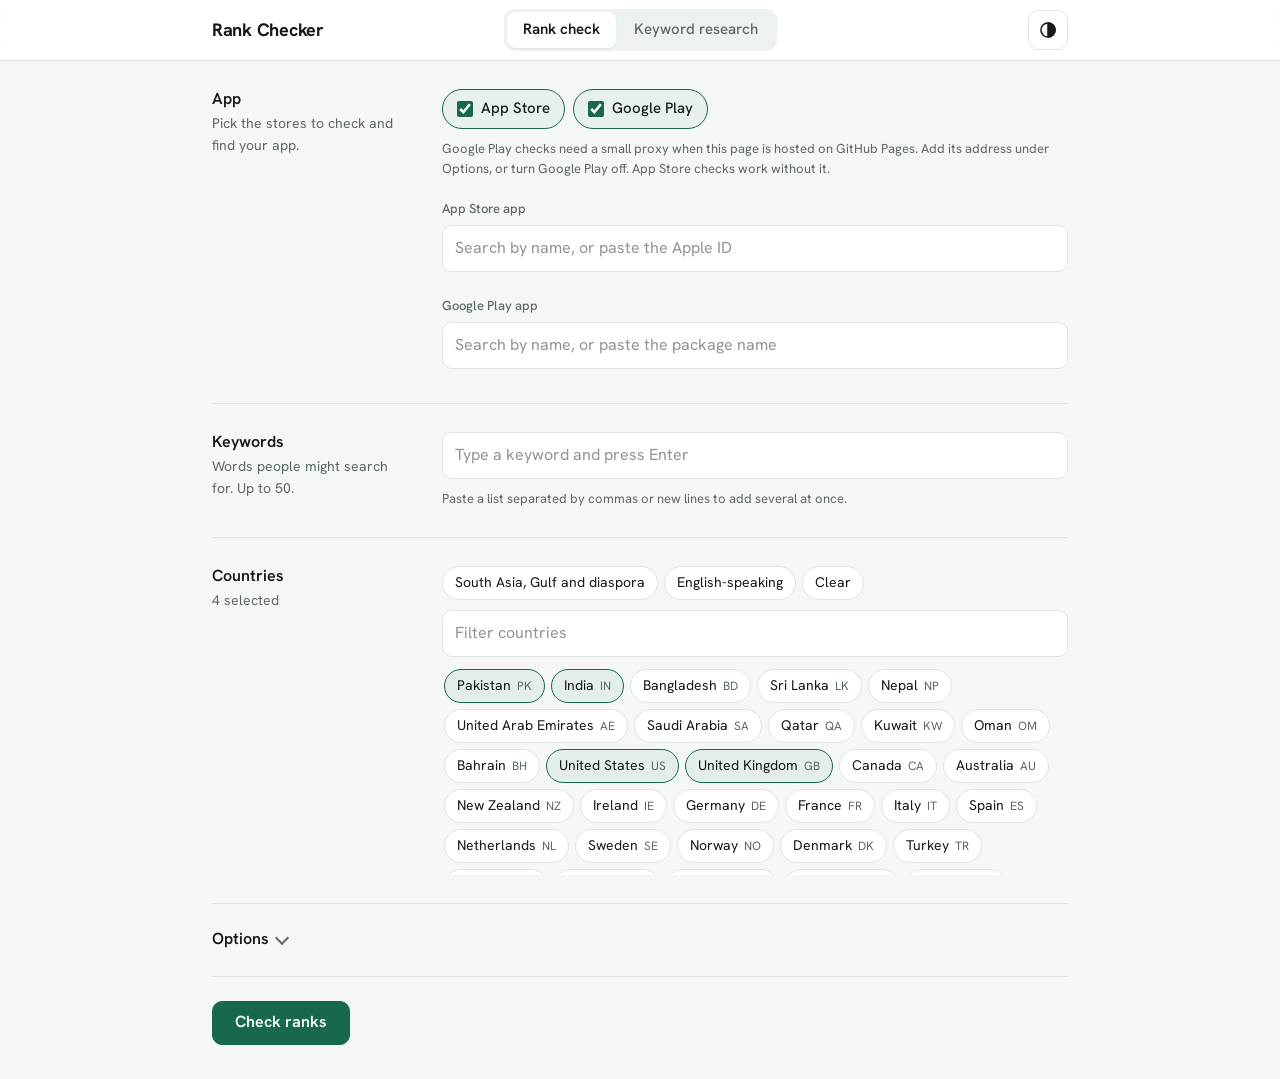
==== docs/index.html @ d5a8cc7d "updare" ====
<!doctype html>
<html lang="en">
<head>
<meta charset="utf-8">
<meta name="viewport" content="width=device-width, initial-scale=1">
<meta name="robots" content="noindex">
<meta name="color-scheme" content="light dark">
<meta name="theme-color" content="#ffffff">
<title>Rank Checker</title>
<script>
/* Apply a saved theme before first paint so the page never flashes the wrong colours. */
try { var t = localStorage.getItem('rc_theme'); if (t === 'light' || t === 'dark') document.documentElement.setAttribute('data-theme', t); } catch (e) {}
</script>
<link rel="preconnect" href="https://fonts.googleapis.com">
<link rel="preconnect" href="https://fonts.gstatic.com" crossorigin>
<link href="https://fonts.googleapis.com/css2?family=Hanken+Grotesk:wght@400;500;600;700&display=swap" rel="stylesheet">
<style>
/* ---------- tokens ---------- */
:root {
  color-scheme: light;
  --font: "Hanken Grotesk", ui-sans-serif, system-ui, -apple-system, "Segoe UI", Roboto, "Helvetica Neue", Arial, sans-serif;
  --bg: #f5f7f6; --surface: #ffffff; --sunken: #edf1ef; --ink: #14181a; --muted: #5b6769; --line: #dfe5e3;
  --accent: #17684d; --on-accent: #ffffff; --danger: #b3361f;
  --shadow: 0 1px 2px rgba(20, 24, 26, .06);
}
@media (prefers-color-scheme: dark) {
  :root:not([data-theme="light"]) {
    color-scheme: dark;
    --bg: #0d1211; --surface: #141a19; --sunken: #1b2423; --ink: #e7eeec; --muted: #93a4a1; --line: #263130;
    --accent: #52d3a3; --on-accent: #04221a; --danger: #ff8f7b;
    --shadow: 0 1px 2px rgba(0, 0, 0, .4);
  }
}
:root[data-theme="dark"] {
  color-scheme: dark;
  --bg: #0d1211; --surface: #141a19; --sunken: #1b2423; --ink: #e7eeec; --muted: #93a4a1; --line: #263130;
  --accent: #52d3a3; --on-accent: #04221a; --danger: #ff8f7b;
  --shadow: 0 1px 2px rgba(0, 0, 0, .4);
}

/* ---------- base ---------- */
* { box-sizing: border-box; }
html { -webkit-text-size-adjust: 100%; }
body { margin: 0; background: var(--bg); color: var(--ink); font: 400 1rem/1.55 var(--font); -webkit-font-smoothing: antialiased; transition: background-color .2s, color .2s; }
.wrap { max-width: 920px; margin: 0 auto; padding: 0 clamp(16px, 4vw, 32px); }
.sr { position: absolute; width: 1px; height: 1px; overflow: hidden; clip: rect(0 0 0 0); white-space: nowrap; }
[hidden] { display: none !important; }
:focus-visible { outline: 2px solid var(--accent); outline-offset: 2px; }
h1, h2, h3 { margin: 0; line-height: 1.25; }

/* ---------- header ---------- */
.bar { position: sticky; top: 0; z-index: 10; background: color-mix(in srgb, var(--surface) 90%, transparent); -webkit-backdrop-filter: blur(10px); backdrop-filter: blur(10px); border-bottom: 1px solid var(--line); }
.bar-in { display: grid; grid-template-columns: 1fr auto 1fr; align-items: center; gap: 8px 12px; min-height: 60px; }
.brand { font-size: 1.125rem; font-weight: 700; letter-spacing: -.015em; }
.icon-btn { justify-self: end; width: 40px; height: 40px; display: grid; place-items: center; border: 1px solid var(--line); border-radius: 10px; background: var(--surface); color: var(--ink); cursor: pointer; }
.icon-btn:hover { background: var(--sunken); }
.icon-btn svg { width: 20px; height: 20px; display: none; }
.icon-btn[data-mode="auto"] .i-auto, .icon-btn[data-mode="light"] .i-light, .icon-btn[data-mode="dark"] .i-dark { display: block; }

main { padding: 4px 0 96px; }

/* ---------- tabs (segmented control, in the header) ---------- */
.tabs { display: inline-flex; gap: 2px; padding: 3px; background: var(--sunken); border-radius: 11px; }
.tab { min-height: 36px; padding: 0 16px; border: 0; border-radius: 8px; background: transparent; color: var(--muted); font: inherit; font-size: .9375rem; font-weight: 500; white-space: nowrap; cursor: pointer; }
.tab:hover { color: var(--ink); }
.tab[aria-selected="true"] { background: var(--surface); color: var(--ink); font-weight: 600; box-shadow: var(--shadow); }
@media (max-width: 640px) {
  .bar-in { grid-template-columns: 1fr auto; min-height: 0; padding-top: 8px; padding-bottom: 10px; }
  .brand { grid-area: 1 / 1; }
  .icon-btn { grid-area: 1 / 2; }
  .tabs { grid-area: 2 / 1 / 3 / 3; display: flex; }
  .tab { flex: 1; padding: 0 6px; }
}

/* ---------- settings layout: label column + controls ---------- */
.block { display: grid; gap: 14px 40px; padding: 28px 0; border-top: 1px solid var(--line); }
#tab-rank > .block:first-child, #tab-research > .block:first-child { border-top: 0; }
@media (min-width: 780px) { .block { grid-template-columns: 190px minmax(0, 1fr); } }
.lead h2 { font-size: 1rem; font-weight: 600; margin-bottom: 4px; }
.lead p { margin: 0; color: var(--muted); font-size: .875rem; }
.body { min-width: 0; }
.row { display: grid; grid-template-columns: repeat(auto-fit, minmax(220px, 1fr)); gap: 14px; }

/* ---------- form controls ---------- */
label, .lbl { display: block; margin: 0 0 6px; color: var(--muted); font-size: .8125rem; font-weight: 500; }
input[type=search], input[type=text], input[type=password], select, textarea {
  width: 100%; min-height: 44px; padding: 10px 12px; border: 1px solid var(--line); border-radius: 10px;
  background: var(--surface); color: var(--ink); font: inherit; transition: border-color .15s;
}
textarea { resize: vertical; }
input::placeholder, textarea::placeholder { color: color-mix(in srgb, var(--muted) 70%, transparent); }
input:hover, select:hover, textarea:hover { border-color: color-mix(in srgb, var(--muted) 45%, var(--line)); }
.hint { margin: 10px 0 0; color: var(--muted); font-size: .8125rem; }
.note { margin: 12px 0 0; padding: 10px 12px; background: var(--sunken); border-radius: 10px; color: var(--muted); font-size: .8125rem; }

.toggles { display: flex; flex-wrap: wrap; gap: 8px; }
.toggle { display: inline-flex; align-items: center; gap: 8px; min-height: 40px; padding: 0 14px; margin: 0; border: 1px solid var(--line); border-radius: 999px; background: var(--surface); color: var(--ink); font-size: .9375rem; font-weight: 500; cursor: pointer; }
.toggle input { width: 16px; height: 16px; margin: 0; accent-color: var(--accent); }
.toggle:has(input:checked) { border-color: var(--accent); background: color-mix(in srgb, var(--accent) 10%, var(--surface)); }

.chips { display: flex; flex-wrap: wrap; gap: 6px; margin: 0 0 10px; }
.chips:empty { display: none; }
.chip { display: inline-flex; align-items: center; gap: 6px; min-height: 34px; padding: 0 12px; border: 1px solid var(--line); border-radius: 999px; background: var(--surface); color: var(--ink); font: inherit; font-size: .875rem; cursor: pointer; }
.chip small { color: var(--muted); font-size: .75rem; }
button.chip:hover { border-color: color-mix(in srgb, var(--muted) 50%, var(--line)); }
.chip.on { border-color: var(--accent); background: color-mix(in srgb, var(--accent) 12%, var(--surface)); }
span.chip { cursor: default; padding-right: 4px; }
.chip .link { padding: 4px 8px; font-size: 1rem; line-height: 1; color: var(--muted); }
.presets { display: flex; flex-wrap: wrap; gap: 6px; margin: 0 0 10px; }
.grid { display: flex; flex-wrap: wrap; gap: 6px; max-height: 208px; margin-top: 10px; padding: 2px; overflow: auto; }

button.link { padding: 6px 8px; border: 0; border-radius: 8px; background: none; color: var(--accent); font: inherit; cursor: pointer; }
button.link:hover { background: var(--sunken); }
button.link:disabled { color: var(--muted); cursor: default; background: none; }

.btn { min-height: 44px; padding: 0 22px; border: 1px solid var(--accent); border-radius: 10px; background: var(--accent); color: var(--on-accent); font: inherit; font-weight: 600; cursor: pointer; transition: filter .15s, transform .05s; }
.btn:hover:not(:disabled) { filter: brightness(1.08); }
.btn:active:not(:disabled) { transform: translateY(1px); }
.btn.secondary { border-color: var(--line); background: var(--surface); color: var(--ink); font-weight: 500; }
.btn.secondary:hover:not(:disabled) { background: var(--sunken); filter: none; }
.btn:disabled { opacity: .5; cursor: not-allowed; }

/* ---------- app picker ---------- */
.appbox { margin-top: 18px; }
.appbox:first-of-type { margin-top: 0; }
.toggles + .hint + .appbox, .toggles + .appbox { margin-top: 20px; }
.suggest { display: grid; gap: 2px; margin-top: 6px; }
.opt { display: flex; align-items: center; gap: 12px; width: 100%; padding: 8px 10px; border: 0; border-radius: 10px; background: transparent; color: var(--ink); font: inherit; text-align: left; cursor: pointer; }
.opt:hover, .opt:focus-visible { background: var(--sunken); }
.opt img, .selected img, .ph { width: 40px; height: 40px; flex: none; border-radius: 10px; background: var(--sunken); object-fit: cover; }
.opt small, .selected small { display: block; color: var(--muted); font-size: .75rem; }
.selected { display: flex; align-items: center; gap: 12px; padding: 10px 12px; border: 1px solid var(--line); border-radius: 12px; background: var(--surface); }
.selected > div { flex: 1; min-width: 0; }
.selected strong, .opt strong { font-weight: 600; }
.selected small, .opt span { overflow: hidden; text-overflow: ellipsis; }

/* ---------- run row ---------- */
.actions { padding: 24px 0 0; border-top: 1px solid var(--line); }
.runbar { display: flex; flex-wrap: wrap; align-items: center; gap: 10px; }
progress { flex: 1 1 160px; height: 6px; border: 0; border-radius: 99px; overflow: hidden; background: var(--line); appearance: none; -webkit-appearance: none; }
progress::-webkit-progress-bar { background: var(--line); }
progress::-webkit-progress-value { background: var(--accent); transition: width .2s; }
progress::-moz-progress-bar { background: var(--accent); }
.status { min-height: 24px; margin-top: 10px; color: var(--muted); font-size: .875rem; }
.status.err { color: var(--danger); }

details.adv { border-top: 1px solid var(--line); padding: 20px 0; }
details.adv + .actions, details.adv + details.adv { margin-top: 0; }
details.adv summary { display: inline-flex; align-items: center; gap: 8px; min-height: 32px; cursor: pointer; font-weight: 600; font-size: 1rem; list-style: none; }
details.adv summary::-webkit-details-marker { display: none; }
details.adv summary::after { content: ""; width: 8px; height: 8px; margin-top: -3px; border-right: 2px solid var(--muted); border-bottom: 2px solid var(--muted); transform: rotate(45deg); transition: transform .2s; }
details.adv[open] summary::after { transform: rotate(-135deg); margin-top: 3px; }
details.adv .inner { padding-top: 14px; }

/* ---------- results ---------- */
.card { margin-top: 20px; padding: 18px; border: 1px solid var(--line); border-radius: 14px; background: var(--surface); }
.res-head { display: flex; flex-wrap: wrap; align-items: baseline; justify-content: space-between; gap: 4px 16px; margin-bottom: 10px; }
.res-head h2 { font-size: 1rem; font-weight: 600; }
.sum { color: var(--muted); font-size: .8125rem; }
.scroll { overflow-x: auto; -webkit-overflow-scrolling: touch; }
table { width: 100%; border-collapse: separate; border-spacing: 0; font-size: .875rem; font-variant-numeric: tabular-nums; }
th, td { padding: 4px; text-align: center; white-space: nowrap; }
th { color: var(--muted); font-size: .75rem; font-weight: 500; }
th:first-child, td:first-child { position: sticky; left: 0; z-index: 1; max-width: 180px; padding-right: 12px; overflow: hidden; background: var(--surface); text-align: left; text-overflow: ellipsis; }
td:first-child { font-weight: 500; }
#rs-table th { min-width: 76px; cursor: pointer; user-select: none; white-space: normal; vertical-align: bottom; }
#rs-table th:first-child { min-width: 150px; }
#rs-table td { vertical-align: middle; }
#rs-table td.src { color: var(--muted); font-size: .75rem; }
.tier { display: block; color: var(--muted); font-size: .6875rem; }

/* one "better is stronger" scale, used by rank cells, popularity, difficulty and opportunity.
   Base classes come first so the .r-* modifiers below always win. */
.cell { display: block; width: 100%; min-width: 54px; min-height: 40px; padding: 4px; border: 0; border-radius: 8px; background: var(--sunken); color: var(--ink); font: inherit; font-weight: 600; line-height: 1.15; cursor: pointer; }
.cell:hover { box-shadow: inset 0 0 0 2px var(--accent); }
.cell small { display: block; font-size: .625rem; font-weight: 600; }
.pill { display: inline-block; min-width: 38px; padding: 3px 8px; border-radius: 8px; background: var(--sunken); font-weight: 600; text-align: center; }
.r-top  { background: var(--accent); color: var(--on-accent); }
.r-good { background: color-mix(in srgb, var(--accent) 26%, var(--surface)); color: var(--ink); }
.r-mid  { background: color-mix(in srgb, var(--accent) 10%, var(--surface)); color: var(--ink); }
.r-low  { background: var(--sunken); color: var(--ink); }
.r-none, .r-wait { background: transparent; color: var(--muted); font-weight: 400; }
.r-err  { background: transparent; color: var(--danger); }
.d.up { color: inherit; opacity: .9; }
.d.down { color: var(--danger); }
.r-top .d.down { color: inherit; }

#detail h3 { font-size: .9375rem; font-weight: 600; }
#detail ol { margin: 10px 0 0; padding-left: 22px; }
#detail li { padding: 3px 0; }
#detail li.me { color: var(--accent); font-weight: 700; }
#detail small { color: var(--muted); }
#detail p { margin: 8px 0 0; }
.legend { margin: 14px 0 0; padding-left: 18px; color: var(--muted); font-size: .8125rem; }
.legend li { margin: 4px 0; }

@media (max-width: 779px) {
  .block { padding: 22px 0; }
  .card { padding: 14px; }
}
@media (prefers-reduced-motion: reduce) { * { transition: none !important; } }
</style>
</head>
<body>
<header class="bar"><div class="wrap bar-in">
  <div class="brand">Rank Checker</div>
  <div class="tabs" role="tablist" aria-label="Tools">
    <button type="button" class="tab" role="tab" id="tabbtn-rank" aria-selected="true" data-tab="rank">Rank check</button>
    <button type="button" class="tab" role="tab" id="tabbtn-research" aria-selected="false" data-tab="research">Keyword research</button>
  </div>
  <button type="button" id="theme" class="icon-btn" data-mode="auto" aria-label="Theme: automatic. Click to change." title="Theme: automatic">
    <svg class="i i-auto" viewBox="0 0 24 24" fill="none" stroke="currentColor" stroke-width="1.8" stroke-linecap="round" stroke-linejoin="round" aria-hidden="true"><circle cx="12" cy="12" r="8.5"/><path d="M12 3.5a8.5 8.5 0 0 1 0 17z" fill="currentColor"/></svg>
    <svg class="i i-light" viewBox="0 0 24 24" fill="none" stroke="currentColor" stroke-width="1.8" stroke-linecap="round" stroke-linejoin="round" aria-hidden="true"><circle cx="12" cy="12" r="4"/><path d="M12 2.5v2.2M12 19.3v2.2M2.5 12h2.2M19.3 12h2.2M5.3 5.3l1.6 1.6M17.1 17.1l1.6 1.6M5.3 18.7l1.6-1.6M17.1 6.9l1.6-1.6"/></svg>
    <svg class="i i-dark" viewBox="0 0 24 24" fill="none" stroke="currentColor" stroke-width="1.8" stroke-linecap="round" stroke-linejoin="round" aria-hidden="true"><path d="M20 14.2A8.3 8.3 0 1 1 9.8 4a6.6 6.6 0 0 0 10.2 10.2z"/></svg>
  </button>
</div></header>

<main class="wrap">
  <section class="block" id="auth" hidden>
    <div class="lead"><h2>Access key</h2><p>Your proxy or server asked for one.</p></div>
    <div class="body"><div class="row">
      <div><label for="key">Access key</label><input type="password" id="key" autocomplete="off"></div>
      <div style="align-self:end"><button class="btn" id="key-save" type="button">Save key</button></div>
    </div></div>
  </section>

  <div id="tab-rank">
    <section class="block">
      <div class="lead"><h2>App</h2><p>Pick the stores to check and find your app.</p></div>
      <div class="body">
        <div class="toggles" role="group" aria-label="Stores">
          <label class="toggle"><input type="checkbox" id="st-ios" checked> App Store</label>
          <label class="toggle"><input type="checkbox" id="st-android" checked> Google Play</label>
        </div>
        <p class="hint" id="play-hint" hidden>Google Play checks need a small proxy when this page is hosted on GitHub Pages. Add its address under Options, or turn Google Play off. App Store checks work without it.</p>

        <div class="appbox" id="app-ios">
          <div class="field">
            <label for="q-ios">App Store app</label>
            <input type="search" id="q-ios" placeholder="Search by name, or paste the Apple ID" autocomplete="off">
          </div>
          <div class="suggest" aria-live="polite"></div>
          <div class="selected" hidden></div>
        </div>

        <div class="appbox" id="app-android">
          <div class="field">
            <label for="q-android">Google Play app</label>
            <input type="search" id="q-android" placeholder="Search by name, or paste the package name" autocomplete="off">
          </div>
          <div class="suggest" aria-live="polite"></div>
          <div class="selected" hidden></div>
        </div>
      </div>
    </section>

    <section class="block">
      <div class="lead"><h2>Keywords</h2><p>Words people might search for. Up to 50.</p></div>
      <div class="body">
        <div class="chips" id="kw-chips"></div>
        <label for="kw-input" class="sr">Add keywords</label>
        <input type="text" id="kw-input" placeholder="Type a keyword and press Enter" autocomplete="off">
        <p class="hint">Paste a list separated by commas or new lines to add several at once.</p>
      </div>
    </section>

    <section class="block">
      <div class="lead"><h2>Countries</h2><p id="c-count"></p></div>
      <div class="body">
        <div class="presets">
          <button type="button" class="chip" data-preset="desi">South Asia, Gulf and diaspora</button>
          <button type="button" class="chip" data-preset="english">English-speaking</button>
          <button type="button" class="chip" data-preset="clear">Clear</button>
        </div>
        <label for="c-filter" class="sr">Filter countries</label>
        <input type="search" id="c-filter" placeholder="Filter countries" autocomplete="off">
        <div class="grid" id="c-grid"></div>
      </div>
    </section>

    <details class="adv">
      <summary>Options</summary>
      <div class="inner">
        <div class="row">
          <div><label for="depth-ios">App Store results to scan</label>
            <select id="depth-ios"><option>50</option><option>100</option><option selected>200</option></select></div>
          <div><label for="depth-android">Google Play results to scan</label>
            <select id="depth-android"><option>30</option><option selected>50</option><option>100</option></select></div>
        </div>
        <p class="hint">Google Play only returns its first page, about 20 to 30 apps, whatever you pick.</p>
        <div style="margin-top:16px">
          <label for="proxy">Google Play proxy address</label>
          <input type="text" id="proxy" placeholder="https://rank-proxy.yourname.workers.dev" autocomplete="off">
          <p class="hint">Needed on GitHub Pages for Google Play and for keyword suggestions. Ignored when the page is served by server.py.</p>
        </div>
      </div>
    </details>

    <div class="actions">
      <div class="runbar">
        <button class="btn" id="run" type="button">Check ranks</button>
        <button class="btn secondary" id="stop" type="button" hidden>Stop</button>
        <button class="btn secondary" id="export" type="button" hidden>Export CSV</button>
        <progress id="bar" max="100" value="0" hidden></progress>
      </div>
      <div class="status" id="status" role="status" aria-live="polite"></div>
    </div>

    <div id="results"></div>
    <section class="card" id="detail" aria-live="polite" hidden></section>
  </div>

  <div id="tab-research" hidden>
    <section class="block">
      <div class="lead"><h2>Seed keywords</h2><p>Start with a few. Up to 15.</p></div>
      <div class="body">
        <div class="chips" id="rs-chips"></div>
        <label for="rs-input" class="sr">Add keywords</label>
        <input type="text" id="rs-input" placeholder="Type a keyword and press Enter" autocomplete="off">
        <p class="hint">Paste a list to add several. <button type="button" class="link" id="rs-copy">Use my rank-check keywords</button></p>
      </div>
    </section>

    <section class="block">
      <div class="lead"><h2>Options</h2><p>Where to research.</p></div>
      <div class="body">
        <div class="toggles" role="group" aria-label="Research options">
          <label class="toggle"><input type="checkbox" id="rs-ios" checked> App Store</label>
          <label class="toggle"><input type="checkbox" id="rs-android" checked> Google Play</label>
          <label class="toggle"><input type="checkbox" id="rs-expand" checked> Include suggested keywords</label>
        </div>
        <div class="row" style="margin-top:18px"><div><label for="rs-country">Country</label><select id="rs-country"></select></div></div>
        <p class="note" id="rs-note" hidden>Popularity estimates use the stores' autocomplete, and Google Play needs search results. Both come through the proxy: add its address under Options on the Rank check tab. App Store difficulty works without it.</p>
      </div>
    </section>

    <details class="adv">
      <summary>Real Apple popularity scores</summary>
      <div class="inner">
        <p class="hint" style="margin-top:0">If you have Apple's search popularity scores (5 to 100) for this country, from Apple Ads or an ASO tool, paste them as <em>keyword, score</em> lines. They replace the estimate for App Store keywords.</p>
        <label for="rs-apple" class="sr">Apple popularity scores</label>
        <textarea id="rs-apple" rows="5" placeholder="bhabhi card game, 42&#10;thulla, 18" style="margin-top:12px"></textarea>
        <div class="runbar" style="margin-top:10px"><button class="btn secondary" id="rs-apple-save" type="button">Save scores</button><span class="hint" id="rs-apple-msg" style="margin:0"></span></div>
      </div>
    </details>

    <div class="actions">
      <div class="runbar">
        <button class="btn" id="rs-run" type="button">Research keywords</button>
        <button class="btn secondary" id="rs-stop" type="button" hidden>Stop</button>
        <button class="btn secondary" id="rs-export" type="button" hidden>Export CSV</button>
        <progress id="rs-bar" max="100" value="0" hidden></progress>
      </div>
      <div class="status" id="rs-status" role="status" aria-live="polite"></div>
    </div>

    <section class="card" id="rs-results" hidden>
      <div class="scroll"><table id="rs-table"><thead></thead><tbody></tbody></table></div>
      <ul class="legend">
        <li><strong>Popularity</strong> (0 to 100) is an estimate based on how early the keyword shows up in the store's own search suggestions. It is not search volume, and no free public source provides real monthly volumes. Tiers: 80+ very high, 60+ high, 40+ medium, 20+ low.</li>
        <li><strong>Difficulty</strong> (0 to 100) reflects how big the top 5 apps are (ratings on the App Store, installs on Google Play) and how many of the top 10 titles contain the keyword. Lower is easier.</li>
        <li><strong>Opportunity</strong> is popularity &times; (100 &minus; difficulty) &divide; 100. Click a heading to sort, and use <em>+ track</em> to add a keyword to the rank checker.</li>
        <li>Darker cells are better for you: higher ranks, higher popularity, lower difficulty.</li>
      </ul>
    </section>
  </div>
</main>

<script>
(() => {
const COUNTRIES = [
  ['pk','Pakistan'],['in','India'],['bd','Bangladesh'],['lk','Sri Lanka'],['np','Nepal'],
  ['ae','United Arab Emirates'],['sa','Saudi Arabia'],['qa','Qatar'],['kw','Kuwait'],['om','Oman'],['bh','Bahrain'],
  ['us','United States'],['gb','United Kingdom'],['ca','Canada'],['au','Australia'],['nz','New Zealand'],['ie','Ireland'],
  ['de','Germany'],['fr','France'],['it','Italy'],['es','Spain'],['nl','Netherlands'],['se','Sweden'],['no','Norway'],['dk','Denmark'],
  ['tr','Turkey'],['id','Indonesia'],['my','Malaysia'],['sg','Singapore'],['ph','Philippines'],['th','Thailand'],['vn','Vietnam'],
  ['jp','Japan'],['kr','South Korea'],['za','South Africa'],['ng','Nigeria'],['ke','Kenya'],['eg','Egypt'],
  ['br','Brazil'],['mx','Mexico'],['ar','Argentina']
];
const CNAME = Object.fromEntries(COUNTRIES);
const PRESETS = {
  desi: ['pk','in','bd','lk','np','ae','sa','qa','gb','us','ca','au'],
  english: ['us','gb','ca','au','nz','ie']
};
const STORE_LABEL = { ios: 'App Store', android: 'Google Play' };

const $ = (s, el = document) => el.querySelector(s);
const esc = s => String(s ?? '').replace(/[&<>"']/g, c => ({'&':'&amp;','<':'&lt;','>':'&gt;','"':'&quot;',"'":'&#39;'}[c]));
const sleep = ms => new Promise(r => setTimeout(r, ms));

const state = {
  stores: { ios: true, android: true },
  app: { ios: null, android: null },
  keywords: [],
  countries: new Set(['us', 'pk', 'in', 'gb']),
  proxy: '', sameOrigin: false,
  running: false, stop: false,
  data: { ios: {}, android: {} },
  cells: { ios: {}, android: {} },
  prev: {},
  done: 0, total: 0
};

/* ---------- storage ---------- */
function loadSettings() {
  try {
    const s = JSON.parse(localStorage.getItem('rc_settings') || 'null');
    if (!s) return;
    Object.assign(state.stores, s.stores || {});
    state.app = Object.assign({ ios: null, android: null }, s.app || {});
    state.keywords = Array.isArray(s.keywords) ? s.keywords.slice(0, 50) : [];
    if (typeof s.proxy === 'string') state.proxy = s.proxy;
    if (Array.isArray(s.countries) && s.countries.length) state.countries = new Set(s.countries);
    if (s.depth) { if (s.depth.ios) $('#depth-ios').value = s.depth.ios; if (s.depth.android) $('#depth-android').value = s.depth.android; }
  } catch (e) { /* ignore corrupted settings */ }
}
function saveSettings() {
  try {
    localStorage.setItem('rc_settings', JSON.stringify({
      stores: state.stores, app: state.app, keywords: state.keywords, proxy: state.proxy, countries: [...state.countries],
      depth: { ios: $('#depth-ios').value, android: $('#depth-android').value }
    }));
  } catch (e) { /* storage may be unavailable */ }
}
const loadLast = () => { try { return JSON.parse(localStorage.getItem('rc_last') || '{}'); } catch (e) { return {}; } };

/* ---------- data sources ---------- */
// App Store: Apple's public iTunes Search API, called straight from the browser with JSONP, so each
// visitor uses their own connection and rate limit. Google Play has no browser-friendly API, so it goes
// through a proxy (server.py, or the Cloudflare Worker in /worker).
// Tests can shorten the delays by defining window.RC_GAP / window.RC_BACKOFF before this script runs.
const GAP = Object.assign({ ios: 3200, android: 1200, suggest: 1000 }, window.RC_GAP || {});
const BACKOFF = window.RC_BACKOFF ?? 15000; // pause after a rate-limit style error
const lastCall = { ios: 0, android: 0, suggest: 0 };
const chain = { ios: Promise.resolve(), android: Promise.resolve(), suggest: Promise.resolve() };
function throttled(store, fn) {
  const job = chain[store].then(async () => {
    const wait = lastCall[store] + GAP[store] - Date.now();
    if (wait > 0) await sleep(wait);
    lastCall[store] = Date.now();
    return fn();
  });
  chain[store] = job.catch(() => {});
  return job;
}

let jsonpId = 0;
function jsonp(url, timeoutMs = 20000) {
  return new Promise((resolve, reject) => {
    const name = '__rc_cb' + (++jsonpId);
    const tag = document.createElement('script');
    const done = () => { delete window[name]; tag.remove(); clearTimeout(timer); };
    const timer = setTimeout(() => { done(); reject(new Error('App Store request timed out')); }, timeoutMs);
    window[name] = data => { done(); resolve(data); };
    tag.onerror = () => { done(); reject(new Error('App Store request failed (possibly rate limited). Wait a minute and try again.')); };
    tag.src = url + (url.includes('?') ? '&' : '?') + 'callback=' + name;
    document.head.appendChild(tag);
  });
}

async function api(url, opts = {}) {
  const headers = {};
  if (opts.body) headers['Content-Type'] = 'application/json';
  const key = localStorage.getItem('rc_key');
  if (key) headers['X-Access-Key'] = key;
  let res;
  try { res = await fetch(url, Object.assign({}, opts, { headers })); }
  catch (e) { throw new Error('Could not reach the Google Play proxy. Check its URL.'); }
  let data = {};
  try { data = await res.json(); } catch (e) { /* non-JSON error */ }
  if (res.status === 401) { $('#auth').hidden = false; const err = new Error('Access key required'); err.auth = true; throw err; }
  if (!res.ok) throw new Error(data.error || `Request failed (${res.status})`);
  return data;
}

const playAvailable = () => state.sameOrigin || !!state.proxy.trim();
const playBase = () => (state.sameOrigin ? '' : state.proxy.trim().replace(/\/+$/, ''));

async function iosSearch(term, country, limit) {
  const u = `https://itunes.apple.com/search?term=${encodeURIComponent(term)}&country=${country}&media=software&entity=software&limit=${Math.min(limit, 200)}`;
  const data = await throttled('ios', () => jsonp(u));
  return (data.results || []).map(x => ({ id: String(x.trackId), name: x.trackName || '', developer: x.sellerName || '', icon: x.artworkUrl100 || '', ratings: x.userRatingCount || 0, rating: x.averageUserRating || 0 }));
}
async function androidSearch(term, country, limit) {
  if (!playAvailable()) throw new Error('Google Play needs a proxy. Add its URL under Advanced.');
  const r = await throttled('android', () => api(`${playBase()}/api/search?store=android&country=${country}&limit=${limit}&q=${encodeURIComponent(term)}`));
  return r.items || [];
}
const searchStore = (store, term, country, limit) => (store === 'ios' ? iosSearch : androidSearch)(term, country, limit);

/* ---------- status ---------- */
function setStatus(msg, isErr) { const s = $('#status'); s.textContent = msg || ''; s.classList.toggle('err', !!isErr); }

/* ---------- stores + app pickers ---------- */
const firstCountry = () => COUNTRIES.map(c => c[0]).find(c => state.countries.has(c)) || 'us';
const pickers = {};

function setupPicker(store) {
  const root = $('#app-' + store), input = $('input', root), list = $('.suggest', root), sel = $('.selected', root), field = $('.field', root);
  let timer = 0;

  const optHtml = it => `<button type="button" class="opt" data-id="${esc(it.id)}" data-name="${esc(it.name)}" data-dev="${esc(it.developer)}" data-icon="${esc(it.icon)}">` +
    (it.icon ? `<img src="${esc(it.icon)}" alt="">` : '<span class="ph"></span>') +
    `<span><strong>${esc(it.name)}</strong><small>${esc(it.developer)}${it.developer ? ' · ' : ''}${esc(it.id)}</small></span></button>`;

  function render() {
    const a = state.app[store];
    sel.hidden = !a; field.hidden = !!a; list.innerHTML = '';
    if (a) {
      sel.innerHTML = (a.icon ? `<img src="${esc(a.icon)}" alt="">` : '<span class="ph"></span>') +
        `<div><strong>${esc(a.name)}</strong><small>${esc(a.developer || '')}${a.developer ? ' · ' : ''}${esc(a.id)}</small></div>` +
        '<button type="button" class="link">Change</button>';
    }
  }
  pickers[store] = { render };

  input.addEventListener('input', () => {
    clearTimeout(timer);
    const q = input.value.trim();
    list.innerHTML = '';
    if (q.length < 2) return;
    const isId = store === 'ios' ? /^\d{4,15}$/.test(q) : /^[A-Za-z]\w*(\.[A-Za-z_]\w*)+$/.test(q);
    const manual = isId ? `<button type="button" class="opt" data-id="${esc(q)}" data-name="${esc(q)}" data-dev="" data-icon=""><span><strong>Use ${store === 'ios' ? 'Apple ID' : 'package'} ${esc(q)}</strong></span></button>` : '';
    list.innerHTML = manual;
    timer = setTimeout(async () => {
      try {
        const items = await searchStore(store, q, firstCountry(), 8);
        if (input.value.trim() !== q) return;
        list.innerHTML = manual + items.map(optHtml).join('') || '<p class="hint">No apps found.</p>';
      } catch (e) { if (input.value.trim() === q) list.innerHTML = manual + `<p class="hint">${esc(e.message)}</p>`; }
    }, 350);
  });

  list.addEventListener('click', e => {
    const b = e.target.closest('button.opt'); if (!b) return;
    state.app[store] = { id: b.dataset.id, name: b.dataset.name, developer: b.dataset.dev, icon: b.dataset.icon };
    input.value = ''; render(); saveSettings();
  });
  sel.addEventListener('click', e => {
    if (!e.target.closest('button.link')) return;
    state.app[store] = null; render(); saveSettings(); input.focus();
  });
  render();
}

function updatePlayHint() { $('#play-hint').hidden = !(state.stores.android && !playAvailable()); rsNote(); }

function applyStores() {
  for (const s of ['ios', 'android']) { $('#st-' + s).checked = state.stores[s]; $('#app-' + s).hidden = !state.stores[s]; }
  updatePlayHint();
  updateEstimate();
}

/* ---------- keywords ---------- */
function renderKeywords() {
  $('#kw-chips').innerHTML = state.keywords.map((k, i) =>
    `<span class="chip">${esc(k)} <button type="button" class="link x" data-i="${i}" aria-label="Remove ${esc(k)}">×</button></span>`).join('');
  updateEstimate();
}
function addKeywords(text) {
  text.split(/[\n,]+/).map(s => s.trim().replace(/\s+/g, ' ')).filter(Boolean).forEach(k => {
    if (state.keywords.length < 50 && !state.keywords.some(x => x.toLowerCase() === k.toLowerCase())) state.keywords.push(k.slice(0, 100));
  });
  renderKeywords(); saveSettings();
}

/* ---------- countries ---------- */
function renderCountries() {
  const f = $('#c-filter').value.trim().toLowerCase();
  $('#c-grid').innerHTML = COUNTRIES.filter(([c, n]) => !f || c.includes(f) || n.toLowerCase().includes(f)).map(([c, n]) =>
    `<button type="button" class="chip ${state.countries.has(c) ? 'on' : ''}" data-c="${c}" aria-pressed="${state.countries.has(c)}">${esc(n)} <small>${c.toUpperCase()}</small></button>`).join('');
  $('#c-count').textContent = `${state.countries.size} selected`;
  updateEstimate();
}

/* ---------- estimate ---------- */
function updateEstimate() {
  const n = state.countries.size * state.keywords.length;
  const stores = ['ios', 'android'].filter(s => state.stores[s]);
  const checks = n * stores.length;
  let secs = 0;
  if (state.stores.ios) secs = Math.max(secs, n * 3.4);
  if (state.stores.android) secs = Math.max(secs, n * 1.6);
  if (!state.running) {
    setStatus(checks ? `${checks} checks, about ${secs < 90 ? Math.round(secs) + ' sec' : Math.round(secs / 60) + ' min'}` : '');
  }
}

/* ---------- results ---------- */
const orderedCountries = () => COUNTRIES.map(c => c[0]).filter(c => state.countries.has(c));
const keyOf = (store, c, kw) => `${store}|${state.app[store].id}|${c}|${kw.toLowerCase()}`;

function deltaHtml(prev, cur) {
  if (prev === undefined) return '';
  if (prev === null && cur === null) return '';
  if (prev === null) return '<small class="d up">new</small>';
  if (cur === null) return '<small class="d down">lost</small>';
  const m = prev - cur;
  return m ? `<small class="d ${m > 0 ? 'up' : 'down'}">${m > 0 ? '▲' : '▼'}${Math.abs(m)}</small>` : '';
}

function updateCell(store, c, kw) {
  const k = `${c}|${kw}`, el = state.cells[store][k], d = state.data[store][k];
  if (!el) return;
  let cls = 'r-wait', html = '…', title = 'Waiting';
  if (d && d.error) { cls = 'r-err'; html = '!'; title = d.error; }
  else if (d) {
    const r = d.rank;
    if (r === null) { cls = 'r-none'; html = '—'; title = `Not in the top ${d.scanned}`; }
    else {
      cls = r <= 3 ? 'r-top' : r <= 10 ? 'r-good' : r <= 50 ? 'r-mid' : 'r-low';
      const pv = state.prev[keyOf(store, c, kw)];
      html = `${r}${deltaHtml(pv ? pv.rank : undefined, r)}`;
      title = `Rank ${r}`;
    }
    if (r === null) { const pv = state.prev[keyOf(store, c, kw)]; html += deltaHtml(pv ? pv.rank : undefined, null); }
  }
  el.className = 'cell ' + cls; el.innerHTML = html; el.title = title;
  summarize(store);
}

function summarize(store) {
  const vals = Object.entries(state.data[store]).filter(([, d]) => d && !d.error);
  const ranked = vals.filter(([, d]) => d.rank !== null);
  let txt = `${ranked.length} of ${vals.length} ranked`;
  if (ranked.length) {
    const [bk, bd] = ranked.reduce((a, b) => (b[1].rank < a[1].rank ? b : a));
    const i = bk.indexOf('|');
    txt += `. Best: #${bd.rank} for “${bk.slice(i + 1)}” in ${bk.slice(0, i).toUpperCase()}`;
  }
  const el = $(`#res-${store} .sum`); if (el) el.textContent = txt;
}

function buildSkeleton(stores, countries) {
  const out = $('#results'); out.innerHTML = '';
  state.cells = { ios: {}, android: {} };
  for (const store of stores) {
    const a = state.app[store];
    const head = countries.map(c => `<th scope="col" title="${esc(CNAME[c])}">${c.toUpperCase()}</th>`).join('');
    const rows = state.keywords.map(kw =>
      `<tr><td title="${esc(kw)}">${esc(kw)}</td>${countries.map(c => `<td><button type="button" class="cell r-wait" data-k="${esc(c + '|' + kw)}">…</button></td>`).join('')}</tr>`).join('');
    const sec = document.createElement('section');
    sec.className = 'card'; sec.id = 'res-' + store; sec.dataset.store = store;
    sec.innerHTML = `<div class="res-head"><h2>${STORE_LABEL[store]} results for ${esc(a.name)}</h2><span class="sum"></span></div>` +
      `<div class="scroll"><table><thead><tr><th scope="col">Keyword</th>${head}</tr></thead><tbody>${rows}</tbody></table></div>`;
    out.appendChild(sec);
    sec.querySelectorAll('button.cell').forEach(b => { state.cells[store][b.dataset.k] = b; });
  }
}

function showDetail(store, k) {
  const d = state.data[store][k], box = $('#detail');
  if (!d) return;
  const i = k.indexOf('|'), c = k.slice(0, i), kw = k.slice(i + 1);
  let body;
  if (d.error) body = `<p class="status err">${esc(d.error)}</p>`;
  else {
    const me = state.app[store].id;
    const rankTxt = d.rank === null ? `Not in the top ${d.scanned} results` : `Your rank: <strong>#${d.rank}</strong> of ${d.scanned} scanned`;
    body = `<p>${rankTxt}</p><small>Top results right now:</small><ol>` +
      d.top.map(t => `<li class="${t.id === me ? 'me' : ''}">${esc(t.name)} <small>${esc(t.developer)}</small></li>`).join('') + '</ol>';
  }
  box.innerHTML = `<h3>“${esc(kw)}” on ${STORE_LABEL[store]} in ${esc(CNAME[c] || c)}</h3>${body}`;
  box.hidden = false;
}

/* ---------- run ---------- */
function validate() {
  const stores = ['ios', 'android'].filter(s => state.stores[s]);
  if (!stores.length) return 'Pick at least one store.';
  for (const s of stores) if (!state.app[s]) return `Pick your ${STORE_LABEL[s]} app first.`;
  if (state.stores.android && !playAvailable()) return 'Google Play needs a proxy. Add its URL under Advanced, or untick Google Play.';
  if (!state.keywords.length) return 'Add at least one keyword.';
  if (!state.countries.size) return 'Pick at least one country.';
  return '';
}

function progress() {
  $('#bar').value = state.total ? Math.round(state.done / state.total * 100) : 0;
  setStatus(`Checking… ${state.done} of ${state.total}`);
}

async function runStore(store, countries) {
  const depth = Number($('#depth-' + store).value);
  for (const c of countries) for (const kw of state.keywords) {
    if (state.stop) return;
    const k = `${c}|${kw}`;
    try {
      const items = await searchStore(store, kw, c, depth);
      const pos = items.findIndex(it => it.id === state.app[store].id);
      state.data[store][k] = { rank: pos < 0 ? null : pos + 1, scanned: items.length, top: items.slice(0, 5) };
    } catch (e) {
      state.data[store][k] = { error: e.message };
      if (e.auth) { state.stop = true; }
      else if (/rate limit/i.test(e.message)) await sleep(BACKOFF);
    }
    updateCell(store, c, kw);
    state.done++; progress();
  }
}

async function run() {
  const err = validate();
  if (err) { setStatus(err, true); return; }
  const stores = ['ios', 'android'].filter(s => state.stores[s]);
  const countries = orderedCountries();
  state.running = true; state.stop = false; state.done = 0;
  state.total = stores.length * countries.length * state.keywords.length;
  state.data = { ios: {}, android: {} };
  state.prev = loadLast();
  $('#detail').hidden = true;
  buildSkeleton(stores, countries);
  $('#run').disabled = true; $('#stop').hidden = false; $('#export').hidden = true; $('#bar').hidden = false;
  progress();

  await Promise.all(stores.map(s => runStore(s, countries)));

  // remember this run so the next one can show changes
  const last = loadLast(), today = new Date().toISOString().slice(0, 10);
  for (const s of stores) for (const [k, d] of Object.entries(state.data[s])) {
    if (!d || d.error) continue;
    const i = k.indexOf('|');
    last[keyOf(s, k.slice(0, i), k.slice(i + 1))] = { rank: d.rank, date: today };
  }
  try { localStorage.setItem('rc_last', JSON.stringify(last)); } catch (e) { /* ignore */ }

  const stopped = state.stop;
  state.running = false; state.stop = false;
  $('#run').disabled = false; $('#stop').hidden = true; $('#bar').hidden = true; $('#export').hidden = false;
  const failed = stores.reduce((n, s) => n + Object.values(state.data[s]).filter(d => d && d.error).length, 0);
  setStatus(`${stopped ? 'Stopped' : 'Done'}: ${state.done} of ${state.total} checks${failed ? `, ${failed} failed (click a “!” cell for the reason)` : ''}`, !!failed);
}

function exportCsv() {
  const today = new Date().toISOString().slice(0, 10);
  const rows = [['date', 'store', 'country', 'keyword', 'rank', 'scanned', 'app_id']];
  for (const s of ['ios', 'android']) for (const [k, d] of Object.entries(state.data[s])) {
    if (!d || d.error) continue;
    const i = k.indexOf('|');
    rows.push([today, s, k.slice(0, i), k.slice(i + 1), d.rank ?? '', d.scanned, state.app[s].id]);
  }
  const csv = rows.map(r => r.map(v => `"${String(v).replace(/"/g, '""')}"`).join(',')).join('\n');
  const a = document.createElement('a');
  a.href = URL.createObjectURL(new Blob([csv], { type: 'text/csv' }));
  a.download = `ranks-${today}.csv`; a.click();
  setTimeout(() => URL.revokeObjectURL(a.href), 1000);
}

/* ---------- keyword research ---------- */
const rs = { keywords: [], stores: ['ios', 'android'], running: false, stop: false, rows: new Map(), sort: { key: 'opp', dir: -1 }, country: 'us', done: 0, total: 0 };

const median = a => { if (!a.length) return 0; const t = [...a].sort((x, y) => x - y), m = t.length >> 1; return t.length % 2 ? t[m] : (t[m - 1] + t[m]) / 2; };
const parseInstalls = v => { const n = parseInt(String(v || '').replace(/[^0-9]/g, ''), 10); return Number.isFinite(n) ? n : 0; };
const tierOf = n => (n >= 80 ? 'Very high' : n >= 60 ? 'High' : n >= 40 ? 'Medium' : n >= 20 ? 'Low' : 'Very low');
const popClass = n => (n >= 60 ? 'r-top' : n >= 40 ? 'r-good' : n >= 20 ? 'r-mid' : 'r-low');
const diffClass = n => (n <= 30 ? 'r-top' : n <= 50 ? 'r-good' : n <= 70 ? 'r-mid' : 'r-low');
const fmtNum = n => Math.round(n).toLocaleString('en-US');

function rsNote() { const el = $('#rs-note'); if (el) el.hidden = playAvailable(); }
function setRsStatus(msg, isErr) { const el = $('#rs-status'); el.textContent = msg || ''; el.classList.toggle('err', !!isErr); }

const loadApplePop = () => { try { return JSON.parse(localStorage.getItem('rc_apple_pop') || '{}'); } catch (e) { return {}; } };
function parseApplePop(text) {
  const out = {};
  for (const line of String(text).split(/\r?\n/)) {
    const parts = line.split(/[,\t;]/).map(x => x.trim().replace(/^"|"$/g, ''));
    if (parts.length < 2) continue;
    const score = Number(parts[parts.length - 1]);
    const kw = parts.slice(0, -1).join(' ').trim().toLowerCase();
    if (kw && Number.isFinite(score) && score >= 1 && score <= 100) out[kw] = Math.round(score);
  }
  return out;
}
function showApplePop() {
  const m = loadApplePop()[$('#rs-country').value] || {};
  $('#rs-apple').value = Object.entries(m).map(([k, v]) => `${k}, ${v}`).join('\n');
}

function saveRs() {
  try { localStorage.setItem('rc_research', JSON.stringify({ keywords: rs.keywords, country: $('#rs-country').value,
    stores: { ios: $('#rs-ios').checked, android: $('#rs-android').checked }, expand: $('#rs-expand').checked })); } catch (e) { /* ignore */ }
}
function renderRsChips() {
  $('#rs-chips').innerHTML = rs.keywords.map((k, i) =>
    `<span class="chip">${esc(k)} <button type="button" class="link x" data-i="${i}" aria-label="Remove ${esc(k)}">×</button></span>`).join('');
}
function addRsKeywords(text) {
  text.split(/[\n,]+/).map(x => x.trim().replace(/\s+/g, ' ')).filter(Boolean).forEach(k => {
    if (rs.keywords.length < 15 && !rs.keywords.some(x => x.toLowerCase() === k.toLowerCase())) rs.keywords.push(k.slice(0, 100));
  });
  renderRsChips(); saveRs();
}

async function suggestFor(store, term, country) {
  if (!playAvailable()) throw new Error('Needs the proxy (see Advanced on the Rank check tab)');
  const r = await throttled('suggest', () => api(`${playBase()}/api/suggest?store=${store}&country=${country}&q=${encodeURIComponent(term)}`));
  return (r.items || []).map(x => String(x).toLowerCase());
}

// Looks for the keyword in the store's autocomplete after typing 3, 5, 8, ... characters. The fewer characters
// it needs, and the higher it sits, the stronger the signal.
async function probeAutocomplete(store, kw, country) {
  const k = kw.toLowerCase(), len = k.length;
  const lens = [...new Set([3, 5, 8, len].map(n => Math.min(n, len)))].sort((a, b) => a - b);
  for (const p of lens) {
    if (rs.stop) return null;
    const sug = await suggestFor(store, k.slice(0, p), country);
    const idx = sug.findIndex(x => x.startsWith(k));
    if (idx >= 0) return { found: true, prefix: p, pos: idx + 1, strength: Math.max(5, Math.min(100, Math.round(100 * (1 - 0.65 * (p / len))) - 2 * idx)) };
  }
  return { found: false, strength: 0 };
}

function marketMetrics(store, kw, items) {
  const top = items.slice(0, 10);
  const sizes = items.slice(0, 5).map(it => (store === 'ios' ? (it.ratings || 0) : parseInstalls(it.installs)));
  const avgLog = sizes.length ? sizes.reduce((a, n) => a + Math.log10(n + 1), 0) / sizes.length : 0;
  const sizeScore = Math.min(100, avgLog / (store === 'ios' ? 6 : 8) * 100);
  const words = kw.toLowerCase().split(/\s+/).filter(Boolean);
  const titleMatches = top.filter(it => words.every(w => (it.name || '').toLowerCase().includes(w))).length;
  const difficulty = Math.round(0.65 * sizeScore + 0.35 * (titleMatches / Math.max(top.length, 1)) * 100);
  return { difficulty, titleMatches, topCount: top.length, medianSize: median(sizes) };
}

function popCell(res) {
  if (!res) return '<td class="n">…</td>';
  if (res.pop == null) return `<td title="${esc(res.acError || 'No autocomplete data')}"><span class="pill r-none">n/a</span></td>`;
  const tip = res.popSource === 'Apple Ads' ? 'Imported Apple popularity score'
    : res.ac && res.ac.found ? `Autocomplete: shows up after ${res.ac.prefix} typed characters, position ${res.ac.pos}` : 'Never showed up in autocomplete';
  return `<td><span class="pill ${popClass(res.pop)}" title="${esc(tip)}">${res.pop}</span><small class="tier">${tierOf(res.pop)}${res.popSource === 'Apple Ads' ? ' (Apple)' : ''}</small></td>`;
}
function diffCell(store, res) {
  if (!res) return '<td>…</td>';
  if (res.error) return `<td title="${esc(res.error)}"><span class="pill r-err">!</span></td>`;
  const tip = `${res.titleMatches} of the top ${res.topCount} titles contain the keyword · top 5 typical size ${fmtNum(res.medianSize)} ${store === 'ios' ? 'ratings' : 'installs'}`;
  return `<td><span class="pill ${diffClass(res.difficulty)}" title="${esc(tip)}">${res.difficulty}</span></td>`;
}

function renderRsTable() {
  const stores = rs.stores;
  const oppOf = r => { const v = stores.map(s => r[s] && r[s].opp).filter(v => v != null); return v.length ? Math.max(...v) : null; };
  const val = (r, key) => {
    if (key === 'kw') return r.kw.toLowerCase();
    if (key === 'opp') { const o = oppOf(r); return o == null ? -1 : o; }
    const [s, f] = key.split('_'); const x = r[s] && r[s][f]; return x == null ? -1 : x;
  };
  const rows = [...rs.rows.values()].sort((a, b) => { const A = val(a, rs.sort.key), B = val(b, rs.sort.key); return (A < B ? -1 : A > B ? 1 : 0) * rs.sort.dir; });
  const arrow = key => (rs.sort.key === key ? (rs.sort.dir > 0 ? ' ▲' : ' ▼') : '');
  $('#rs-table thead').innerHTML = '<tr>' +
    `<th data-sort="kw" scope="col">Keyword${arrow('kw')}</th><th scope="col">Source</th>` +
    stores.map(s => `<th data-sort="${s}_pop" scope="col">${s === 'ios' ? 'App Store' : 'Play'} popularity${arrow(s + '_pop')}</th><th data-sort="${s}_difficulty" scope="col">${s === 'ios' ? 'App Store' : 'Play'} difficulty${arrow(s + '_difficulty')}</th>`).join('') +
    `<th data-sort="opp" scope="col">Opportunity${arrow('opp')}</th><th scope="col"></th></tr>`;
  $('#rs-table tbody').innerHTML = rows.map(r => {
    const o = oppOf(r);
    return `<tr><td title="${esc(r.kw)}">${esc(r.kw)}</td><td class="src">${r.source}</td>` +
      stores.map(s => popCell(r[s]) + diffCell(s, r[s])).join('') +
      `<td>${o == null ? '<span class="pill r-none">n/a</span>' : `<span class="pill ${popClass(o)}">${o}</span>`}</td>` +
      `<td><button type="button" class="link addkw" data-kw="${esc(r.kw)}">+ track</button></td></tr>`;
  }).join('');
  $('#rs-results').hidden = false;
}

function progressRs() {
  $('#rs-bar').value = rs.total ? Math.round(rs.done / rs.total * 100) : 0;
  setRsStatus(`Researching… ${rs.done} of ${rs.total}`);
}

async function researchStore(store, list, country, apple) {
  for (const x of list) {
    if (rs.stop) return;
    const key = x.kw.toLowerCase(), row = rs.rows.get(key), res = {};
    try {
      Object.assign(res, marketMetrics(store, x.kw, await searchStore(store, x.kw, country, 25)));
    } catch (e) {
      res.error = e.message;
      if (e.auth) rs.stop = true; else if (/rate limit/i.test(e.message)) await sleep(BACKOFF);
    }
    if (!playAvailable()) res.acError = 'Needs the proxy (see Advanced on the Rank check tab)';
    else if (!rs.stop) {
      try { res.ac = await probeAutocomplete(store, x.kw, country); } catch (e) { res.acError = e.message; if (e.auth) rs.stop = true; }
    }
    const a = store === 'ios' ? apple[key] : undefined;
    res.pop = a !== undefined ? a : (res.ac ? res.ac.strength : null);
    res.popSource = a !== undefined ? 'Apple Ads' : (res.ac ? 'Autocomplete' : null);
    res.opp = res.pop != null && res.difficulty !== undefined ? Math.round(res.pop * (100 - res.difficulty) / 100) : null;
    row[store] = res;
    rs.done++; progressRs(); renderRsTable();
  }
}

async function runResearch() {
  const stores = ['ios', 'android'].filter(s => $('#rs-' + s).checked);
  if (!stores.length) { setRsStatus('Pick at least one store.', true); return; }
  if (!rs.keywords.length) { setRsStatus('Add at least one seed keyword.', true); return; }
  const country = $('#rs-country').value;
  Object.assign(rs, { stores, country, running: true, stop: false, rows: new Map(), done: 0, total: 0 });
  const apple = loadApplePop()[country] || {};
  $('#rs-run').disabled = true; $('#rs-stop').hidden = false; $('#rs-export').hidden = true; $('#rs-bar').hidden = false;

  const list = rs.keywords.map(kw => ({ kw, source: 'seed' }));
  const seen = new Set(list.map(x => x.kw.toLowerCase()));
  if ($('#rs-expand').checked && playAvailable()) {
    setRsStatus('Finding suggested keywords…');
    outer: for (const seed of rs.keywords) for (const store of stores) {
      if (rs.stop) break outer;
      try {
        for (const sg of (await suggestFor(store, seed, country)).slice(0, 8)) {
          if (list.length < 30 && !seen.has(sg)) { seen.add(sg); list.push({ kw: sg, source: 'suggested' }); }
        }
      } catch (e) { if (e.auth) rs.stop = true; }
    }
  }
  list.forEach(x => rs.rows.set(x.kw.toLowerCase(), { kw: x.kw, source: x.source }));
  rs.total = list.length * stores.length;
  renderRsTable(); progressRs();

  await Promise.all(stores.map(s => researchStore(s, list, country, apple)));

  const stopped = rs.stop;
  rs.running = false; rs.stop = false;
  $('#rs-run').disabled = false; $('#rs-stop').hidden = true; $('#rs-bar').hidden = true; $('#rs-export').hidden = false;
  const cells = [...rs.rows.values()].flatMap(r => stores.map(s => r[s]).filter(Boolean));
  const failed = cells.filter(c => c.error).length;
  const noPop = cells.filter(c => c.pop == null).length;
  setRsStatus(`${stopped ? 'Stopped' : 'Done'}: ${rs.rows.size} keywords${failed ? `, ${failed} lookups failed (hover a “!”)` : ''}${noPop ? `, popularity unavailable for ${noPop}` : ''}`, !!failed);
}

function exportResearchCsv() {
  const rows = [['keyword', 'source', 'country', 'store', 'popularity', 'popularity_source', 'tier', 'difficulty', 'title_matches_top10', 'opportunity']];
  for (const r of rs.rows.values()) for (const s of rs.stores) {
    const x = r[s]; if (!x || x.error) continue;
    rows.push([r.kw, r.source, rs.country, s, x.pop ?? '', x.popSource ?? '', x.pop != null ? tierOf(x.pop) : '', x.difficulty, x.titleMatches, x.opp ?? '']);
  }
  const csv = rows.map(r => r.map(v => `"${String(v).replace(/"/g, '""')}"`).join(',')).join('\n');
  const a = document.createElement('a');
  a.href = URL.createObjectURL(new Blob([csv], { type: 'text/csv' }));
  a.download = `keyword-research-${rs.country}-${new Date().toISOString().slice(0, 10)}.csv`; a.click();
  setTimeout(() => URL.revokeObjectURL(a.href), 1000);
}

function initResearch() {
  let saved = {};
  try { saved = JSON.parse(localStorage.getItem('rc_research') || '{}') || {}; } catch (e) { /* ignore */ }
  if (Array.isArray(saved.keywords)) rs.keywords = saved.keywords.slice(0, 15);
  $('#rs-country').innerHTML = COUNTRIES.map(([c, n]) => `<option value="${c}">${esc(n)}</option>`).join('');
  $('#rs-country').value = saved.country || firstCountry();
  if (saved.stores) { $('#rs-ios').checked = saved.stores.ios !== false; $('#rs-android').checked = saved.stores.android !== false; }
  if (saved.expand === false) $('#rs-expand').checked = false;
  renderRsChips(); showApplePop(); rsNote();

  const inp = $('#rs-input');
  inp.addEventListener('keydown', e => { if (e.key === 'Enter' || e.key === ',') { e.preventDefault(); addRsKeywords(inp.value); inp.value = ''; } });
  inp.addEventListener('blur', () => { if (inp.value.trim()) { addRsKeywords(inp.value); inp.value = ''; } });
  inp.addEventListener('paste', e => { const t = (e.clipboardData || window.clipboardData).getData('text'); if (/[\n,]/.test(t)) { e.preventDefault(); addRsKeywords(t); } });
  $('#rs-chips').addEventListener('click', e => { const b = e.target.closest('button[data-i]'); if (!b) return; rs.keywords.splice(Number(b.dataset.i), 1); renderRsChips(); saveRs(); });
  $('#rs-copy').addEventListener('click', () => addRsKeywords(state.keywords.join(',')));
  ['#rs-ios', '#rs-android', '#rs-expand'].forEach(id => $(id).addEventListener('change', saveRs));
  $('#rs-country').addEventListener('change', () => { saveRs(); showApplePop(); });
  $('#rs-apple-save').addEventListener('click', () => {
    const all = loadApplePop(), c = $('#rs-country').value, m = parseApplePop($('#rs-apple').value);
    all[c] = m;
    try { localStorage.setItem('rc_apple_pop', JSON.stringify(all)); } catch (e) { /* ignore */ }
    $('#rs-apple-msg').textContent = `${Object.keys(m).length} scores saved for ${CNAME[c]}`;
  });
  $('#rs-run').addEventListener('click', runResearch);
  $('#rs-stop').addEventListener('click', () => { rs.stop = true; setRsStatus('Stopping after the current lookup…'); });
  $('#rs-export').addEventListener('click', exportResearchCsv);
  $('#rs-table').addEventListener('click', e => {
    const th = e.target.closest('th[data-sort]');
    if (th) { const k = th.dataset.sort; rs.sort = { key: k, dir: rs.sort.key === k ? -rs.sort.dir : (k === 'kw' ? 1 : -1) }; renderRsTable(); return; }
    const b = e.target.closest('button.addkw');
    if (b) { addKeywords(b.dataset.kw); b.textContent = '✓ tracked'; b.disabled = true; }
  });
  document.querySelectorAll('.tab').forEach(t => t.addEventListener('click', () => {
    document.querySelectorAll('.tab').forEach(x => x.setAttribute('aria-selected', String(x === t)));
    $('#tab-rank').hidden = t.dataset.tab !== 'rank';
    $('#tab-research').hidden = t.dataset.tab !== 'research';
  }));
}

/* ---------- theme ---------- */
function initTheme() {
  const root = document.documentElement, btn = $('#theme'), modes = ['auto', 'light', 'dark'];
  const names = { auto: 'automatic', light: 'light', dark: 'dark' };
  let mode = 'auto';
  try { const t = localStorage.getItem('rc_theme'); if (modes.includes(t)) mode = t; } catch (e) { /* ignore */ }
  const apply = () => {
    if (mode === 'auto') root.removeAttribute('data-theme'); else root.setAttribute('data-theme', mode);
    btn.dataset.mode = mode;
    btn.setAttribute('aria-label', `Theme: ${names[mode]}. Click to change.`);
    btn.title = `Theme: ${names[mode]}`;
    const meta = document.querySelector('meta[name="theme-color"]');
    if (meta) meta.setAttribute('content', getComputedStyle(root).getPropertyValue('--surface').trim() || '#ffffff');
  };
  btn.addEventListener('click', () => {
    mode = modes[(modes.indexOf(mode) + 1) % modes.length];
    try { localStorage.setItem('rc_theme', mode); } catch (e) { /* ignore */ }
    apply();
  });
  if (window.matchMedia) { const mq = window.matchMedia('(prefers-color-scheme: dark)'); (mq.addEventListener ? mq.addEventListener.bind(mq, 'change') : mq.addListener.bind(mq))(apply); }
  apply();
}

/* ---------- wiring ---------- */
function init() {
  initTheme();
  loadSettings();
  setupPicker('ios'); setupPicker('android');
  for (const s of ['ios', 'android']) { pickers[s].render(); $('#st-' + s).addEventListener('change', e => { state.stores[s] = e.target.checked; applyStores(); saveSettings(); }); }
  $('#proxy').value = state.proxy;
  $('#proxy').addEventListener('change', e => { state.proxy = e.target.value.trim(); saveSettings(); updatePlayHint(); });
  applyStores(); renderKeywords(); renderCountries(); initResearch();

  const kw = $('#kw-input');
  kw.addEventListener('keydown', e => { if (e.key === 'Enter' || e.key === ',') { e.preventDefault(); addKeywords(kw.value); kw.value = ''; } });
  kw.addEventListener('blur', () => { if (kw.value.trim()) { addKeywords(kw.value); kw.value = ''; } });
  kw.addEventListener('paste', e => { const t = (e.clipboardData || window.clipboardData).getData('text'); if (/[\n,]/.test(t)) { e.preventDefault(); addKeywords(t); } });
  $('#kw-chips').addEventListener('click', e => {
    const b = e.target.closest('button[data-i]'); if (!b) return;
    state.keywords.splice(Number(b.dataset.i), 1); renderKeywords(); saveSettings();
  });

  $('#c-filter').addEventListener('input', renderCountries);
  $('#c-grid').addEventListener('click', e => {
    const b = e.target.closest('button[data-c]'); if (!b) return;
    const c = b.dataset.c; state.countries.has(c) ? state.countries.delete(c) : state.countries.add(c);
    renderCountries(); saveSettings();
  });
  document.querySelectorAll('[data-preset]').forEach(b => b.addEventListener('click', () => {
    state.countries = new Set(b.dataset.preset === 'clear' ? [] : PRESETS[b.dataset.preset]);
    renderCountries(); saveSettings();
  }));
  ['ios', 'android'].forEach(s => $('#depth-' + s).addEventListener('change', saveSettings));

  $('#run').addEventListener('click', run);
  $('#stop').addEventListener('click', () => { state.stop = true; setStatus('Stopping after the current check…'); });
  $('#export').addEventListener('click', exportCsv);
  $('#results').addEventListener('click', e => {
    const b = e.target.closest('button.cell'); if (!b) return;
    showDetail(b.closest('section').dataset.store, b.dataset.k);
  });
  $('#key-save').addEventListener('click', () => {
    try { localStorage.setItem('rc_key', $('#key').value); } catch (e) { /* ignore */ }
    $('#auth').hidden = true; setStatus('Access key saved. Try again.');
  });

  // Served by server.py? Then it doubles as the Google Play proxy. On GitHub Pages this request 404s.
  fetch('/api/config').then(r => { if (!r.ok) throw new Error('no server'); return r.json(); })
    .then(c => { if (typeof c.auth_required !== 'boolean') throw new Error('not ours'); state.sameOrigin = true; if (c.auth_required && !localStorage.getItem('rc_key')) $('#auth').hidden = false; updatePlayHint(); })
    .catch(() => {});
}
init();
})();
</script>
</body>
</html>
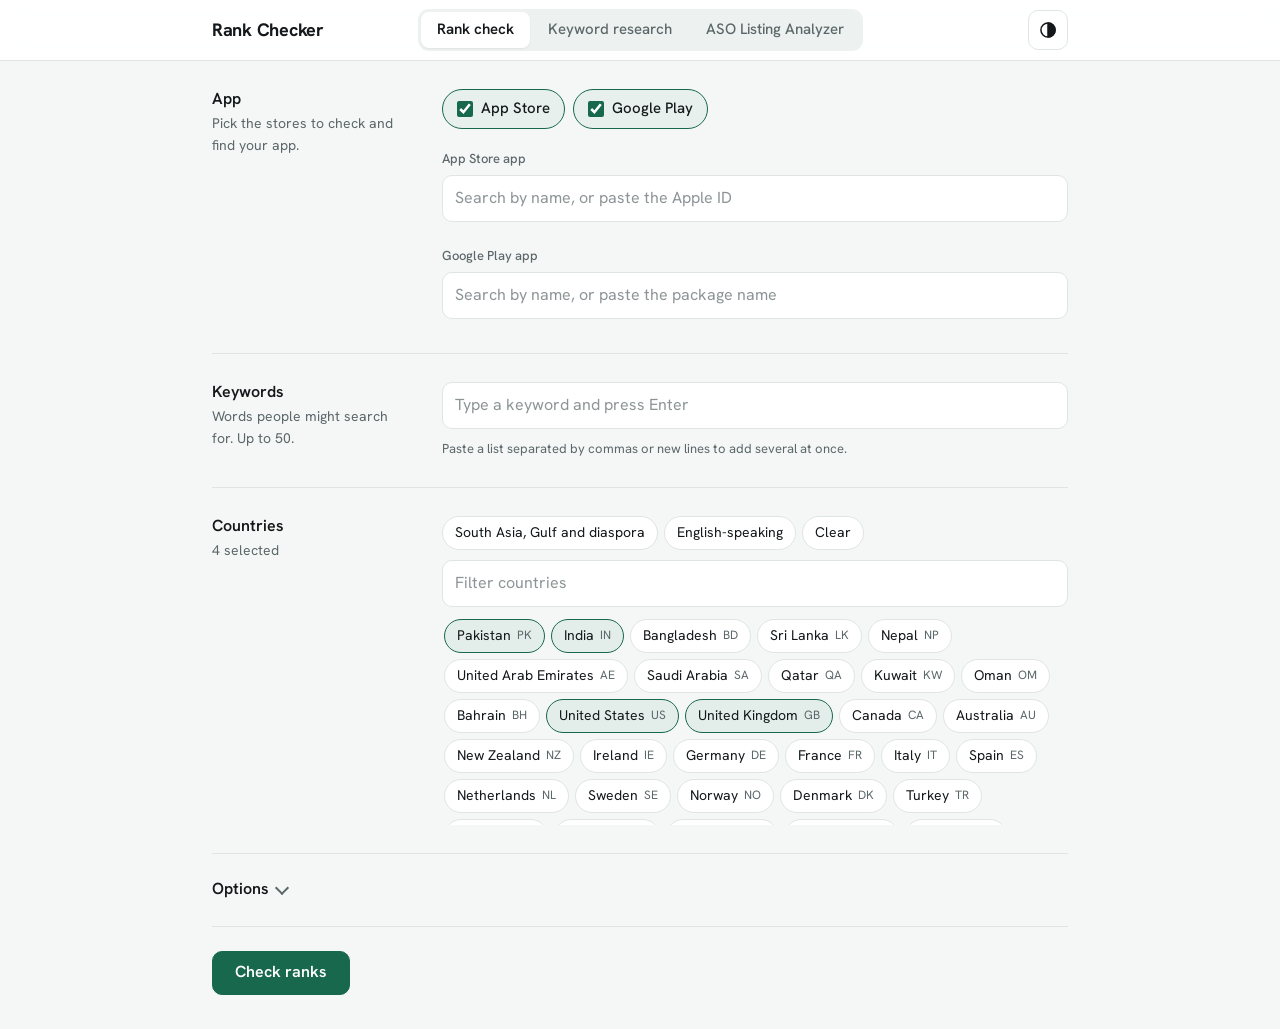
==== commit 179c0b98: "Update index.html" ====
--- a/docs/index.html
+++ b/docs/index.html
@@ -64,12 +64,15 @@
 .tab { min-height: 36px; padding: 0 16px; border: 0; border-radius: 8px; background: transparent; color: var(--muted); font: inherit; font-size: .9375rem; font-weight: 500; white-space: nowrap; cursor: pointer; }
 .tab:hover { color: var(--ink); }
 .tab[aria-selected="true"] { background: var(--surface); color: var(--ink); font-weight: 600; box-shadow: var(--shadow); }
-@media (max-width: 640px) {
+@media (max-width: 860px) {
   .bar-in { grid-template-columns: 1fr auto; min-height: 0; padding-top: 8px; padding-bottom: 10px; }
   .brand { grid-area: 1 / 1; }
   .icon-btn { grid-area: 1 / 2; }
   .tabs { grid-area: 2 / 1 / 3 / 3; display: flex; }
-  .tab { flex: 1; padding: 0 6px; }
+  .tab { flex: 1; }
+}
+@media (max-width: 640px) {
+  .tab { padding: 4px 6px; min-height: 44px; font-size: .875rem; line-height: 1.15; white-space: normal; }
 }
 
 /* ---------- settings layout: label column + controls ---------- */
@@ -194,6 +197,65 @@
 .legend { margin: 14px 0 0; padding-left: 18px; color: var(--muted); font-size: .8125rem; }
 .legend li { margin: 4px 0; }
 
+
+/* ---------- ASO listing analyzer ---------- */
+.field-line { display: flex; align-items: baseline; gap: 10px; margin: 18px 0 6px; }
+.field-line:first-child { margin-top: 0; }
+.field-line label { margin: 0; }
+.field-line .link { margin-left: auto; padding: 2px 8px; }
+.counter { margin-left: auto; color: var(--muted); font-size: .8125rem; font-variant-numeric: tabular-nums; white-space: nowrap; }
+.field-line .counter { margin-left: auto; }
+.field-line .link { margin-left: 0; }
+.counter.over { color: var(--danger); font-weight: 600; }
+.score-row { display: flex; align-items: center; gap: 20px; margin: 4px 0 16px; }
+.score-num { font-size: 3rem; font-weight: 700; line-height: 1; letter-spacing: -.03em; font-variant-numeric: tabular-nums; }
+.score-num small { font-size: 1rem; font-weight: 500; color: var(--muted); letter-spacing: 0; }
+.score-meta { flex: 1; min-width: 0; }
+.score-meta p { margin: 8px 0 0; color: var(--muted); font-size: .875rem; }
+.meter { height: 8px; border-radius: 99px; background: var(--sunken); overflow: hidden; }
+.meter span { display: block; height: 100%; background: var(--accent); border-radius: 99px; transition: width .3s; }
+table.parts th, table.parts td, table.kwt th, table.kwt td { padding: 6px 8px; }
+table.parts td.why, table.kwt td.rec { white-space: normal; text-align: left; color: var(--muted); font-size: .8125rem; min-width: 200px; }
+table.parts td:first-child { font-weight: 500; }
+table.parts td.n { text-align: right; }
+table.kwt th { white-space: normal; min-width: 72px; vertical-align: bottom; }
+table.kwt th:first-child { min-width: 140px; }
+table.kwt td.rec { min-width: 230px; }
+.rel { font-size: .8125rem; font-weight: 500; }
+.rel-Low { color: var(--danger); }
+.rel-Medium { color: var(--muted); }
+.flags { list-style: none; margin: 0; padding: 0; }
+.flags li { padding: 6px 0; font-size: .9375rem; }
+.flags .pill { min-width: 52px; margin-right: 6px; font-size: .75rem; }
+.pill.r-err-bg { background: color-mix(in srgb, var(--danger) 16%, var(--surface)); color: var(--danger); }
+.hl-h { display: flex; align-items: baseline; gap: 10px; margin: 18px 0 8px; font-size: .9375rem; font-weight: 600; }
+.hl-h .sum { margin-left: 0; font-weight: 400; }
+.hl { padding: 10px 12px; border: 1px solid var(--line); border-radius: 10px; background: var(--bg); white-space: pre-wrap; overflow-wrap: anywhere; font-size: .9375rem; max-height: 260px; overflow: auto; }
+mark { border-radius: 4px; padding: 0 2px; color: inherit; }
+mark.k { background: color-mix(in srgb, var(--accent) 30%, transparent); }
+mark.soft { background: color-mix(in srgb, var(--accent) 12%, transparent); }
+.stats { margin: 0; padding-left: 18px; color: var(--ink); font-size: .9375rem; }
+.stats li { margin: 4px 0; }
+.opt-row { display: flex; align-items: center; gap: 10px; padding: 8px 0; border-bottom: 1px solid var(--line); }
+.opt-row:last-of-type { border-bottom: 0; }
+.opt-pick { flex: 1; min-width: 0; display: flex; align-items: center; gap: 10px; margin: 0; color: var(--ink); font-size: .9375rem; cursor: pointer; }
+.opt-pick input { accent-color: var(--accent); width: 16px; height: 16px; margin: 0; flex: none; }
+.opt-text { flex: 1; min-width: 0; overflow-wrap: anywhere; }
+.mono { font-family: ui-monospace, SFMono-Regular, Menlo, Consolas, monospace; font-size: .875rem; }
+.opt-row .counter { margin-left: 0; }
+#an-long-out { margin-top: 4px; font-size: .9375rem; }
+.ba { display: grid; grid-template-columns: 1fr 1fr; gap: 12px; }
+@media (max-width: 640px) { .ba { grid-template-columns: 1fr; } }
+.ba-col { padding: 10px 12px; border: 1px solid var(--line); border-radius: 10px; background: var(--bg); min-width: 0; }
+.ba-col.after { border-color: color-mix(in srgb, var(--accent) 55%, var(--line)); background: color-mix(in srgb, var(--accent) 6%, var(--surface)); }
+.ba-col h4 { margin: 0 0 4px; font-size: .75rem; font-weight: 600; color: var(--muted); }
+.ba-text { margin: 0 0 6px; overflow-wrap: anywhere; font-size: .9375rem; }
+.ba-text.long { white-space: pre-wrap; max-height: 280px; overflow: auto; }
+.card details.adv { border-top: 1px solid var(--line); margin-top: 16px; padding: 14px 0 0; }
+.an-fields input, .an-fields textarea { margin: 0; }
+.runbar .hint { margin: 0; }
+.err { color: var(--danger); }
+
 @media (max-width: 779px) {
   .block { padding: 22px 0; }
   .card { padding: 14px; }
@@ -207,6 +269,7 @@
   <div class="tabs" role="tablist" aria-label="Tools">
     <button type="button" class="tab" role="tab" id="tabbtn-rank" aria-selected="true" data-tab="rank">Rank check</button>
     <button type="button" class="tab" role="tab" id="tabbtn-research" aria-selected="false" data-tab="research">Keyword research</button>
+    <button type="button" class="tab" role="tab" id="tabbtn-analyzer" aria-selected="false" data-tab="analyzer">ASO Listing Analyzer</button>
   </div>
   <button type="button" id="theme" class="icon-btn" data-mode="auto" aria-label="Theme: automatic. Click to change." title="Theme: automatic">
     <svg class="i i-auto" viewBox="0 0 24 24" fill="none" stroke="currentColor" stroke-width="1.8" stroke-linecap="round" stroke-linejoin="round" aria-hidden="true"><circle cx="12" cy="12" r="8.5"/><path d="M12 3.5a8.5 8.5 0 0 1 0 17z" fill="currentColor"/></svg>
@@ -364,6 +427,68 @@
       </ul>
     </section>
   </div>
+  <div id="tab-analyzer" hidden>
+    <section class="block">
+      <div class="lead"><h2>Listing</h2><p>Choose a store, then load a public listing or type your own text.</p></div>
+      <div class="body">
+        <div class="toggles" role="radiogroup" aria-label="Store">
+          <label class="toggle"><input type="radio" name="an-store" id="an-store-android" value="android" checked> Google Play</label>
+          <label class="toggle"><input type="radio" name="an-store" id="an-store-ios" value="ios"> App Store</label>
+        </div>
+        <div class="row" style="margin-top:18px">
+          <div><label for="an-country">Country</label><select id="an-country"></select></div>
+          <div><label for="an-src">Store URL or app ID</label><input type="text" id="an-src" autocomplete="off" spellcheck="false"></div>
+        </div>
+        <div class="runbar" style="margin-top:12px">
+          <button class="btn secondary" id="an-fetch" type="button">Fetch listing</button>
+          <button class="btn secondary" id="an-use-app" type="button" hidden>Use selected app</button>
+        </div>
+        <p class="hint" id="an-fetch-status" role="status" aria-live="polite"></p>
+      </div>
+    </section>
+
+    <section class="block">
+      <div class="lead"><h2>Listing text</h2><p>Edit freely. Counters follow the selected store's limits.</p></div>
+      <div class="body an-fields">
+        <div class="field-line"><label for="an-title">Title</label><span class="counter" id="an-title-count" aria-live="polite"></span><button type="button" class="link" id="an-title-trim" data-trim="title" hidden>Trim</button></div>
+        <input type="text" id="an-title" autocomplete="off">
+        <div class="field-line"><label for="an-mid" id="an-mid-label">Short description</label><span class="counter" id="an-mid-count" aria-live="polite"></span><button type="button" class="link" id="an-mid-trim" data-trim="mid" hidden>Trim</button></div>
+        <input type="text" id="an-mid" autocomplete="off">
+        <div id="an-kwf-wrap" hidden>
+          <div class="field-line"><label for="an-kwf">Keyword field</label><span class="counter" id="an-kwf-count" aria-live="polite"></span><button type="button" class="link" id="an-kwf-trim" data-trim="kwf" hidden>Trim</button></div>
+          <input type="text" id="an-kwf" autocomplete="off" spellcheck="false" placeholder="Apple hides this field. Paste it from App Store Connect, comma separated.">
+        </div>
+        <div class="field-line"><label for="an-long">Description</label><span class="counter" id="an-long-count" aria-live="polite"></span><button type="button" class="link" id="an-long-trim" data-trim="long" hidden>Trim</button></div>
+        <textarea id="an-long" rows="10"></textarea>
+      </div>
+    </section>
+
+    <section class="block">
+      <div class="lead"><h2>Keywords</h2><p>Reused from your other tabs.</p></div>
+      <div class="body">
+        <div class="chips" id="an-chips"></div>
+        <label for="an-kw-input" class="sr">Add keywords</label>
+        <input type="text" id="an-kw-input" placeholder="Type a keyword and press Enter" autocomplete="off">
+        <p class="hint"><button type="button" class="link" id="an-import-research">Import from Keyword research</button> <button type="button" class="link" id="an-import-rank">Import from Rank check</button></p>
+        <p class="note" id="an-metrics-note"></p>
+        <div class="row" style="margin-top:18px">
+          <div><label for="an-brand">Brand name (kept first in titles)</label><input type="text" id="an-brand" autocomplete="off" placeholder="Detected from your title if empty"></div>
+          <div><label for="an-avoid">Terms to avoid (competitor brands, comma separated)</label><input type="text" id="an-avoid" autocomplete="off"></div>
+        </div>
+      </div>
+    </section>
+
+    <div class="actions">
+      <div class="runbar">
+        <button class="btn" id="an-run" type="button">Analyze listing</button>
+        <button class="btn secondary" id="an-export-csv" type="button" hidden>Export CSV</button>
+        <button class="btn secondary" id="an-export-txt" type="button" hidden>Export TXT</button>
+      </div>
+      <div class="status" id="an-status" role="status" aria-live="polite"></div>
+    </div>
+
+    <div id="an-results" hidden></div>
+  </div>
 </main>
 
 <script>
@@ -388,12 +513,15 @@
 const esc = s => String(s ?? '').replace(/[&<>"']/g, c => ({'&':'&amp;','<':'&lt;','>':'&gt;','"':'&quot;',"'":'&#39;'}[c]));
 const sleep = ms => new Promise(r => setTimeout(r, ms));
 
+// Public Cloudflare Worker used automatically. Tests can override or clear it with window.RC_DEFAULT_PROXY.
+const DEFAULT_PROXY = window.RC_DEFAULT_PROXY ?? 'https://super-voice-a15e.hbstudios08.workers.dev';
+
 const state = {
   stores: { ios: true, android: true },
   app: { ios: null, android: null },
   keywords: [],
   countries: new Set(['us', 'pk', 'in', 'gb']),
-  proxy: '', sameOrigin: false,
+  proxy: DEFAULT_PROXY, sameOrigin: false,
   running: false, stop: false,
   data: { ios: {}, android: {} },
   cells: { ios: {}, android: {} },
@@ -409,7 +537,7 @@
     Object.assign(state.stores, s.stores || {});
     state.app = Object.assign({ ios: null, android: null }, s.app || {});
     state.keywords = Array.isArray(s.keywords) ? s.keywords.slice(0, 50) : [];
-    if (typeof s.proxy === 'string') state.proxy = s.proxy;
+    if (typeof s.proxy === 'string' && s.proxy.trim()) state.proxy = s.proxy;
     if (Array.isArray(s.countries) && s.countries.length) state.countries = new Set(s.countries);
     if (s.depth) { if (s.depth.ios) $('#depth-ios').value = s.depth.ios; if (s.depth.android) $('#depth-android').value = s.depth.android; }
   } catch (e) { /* ignore corrupted settings */ }
@@ -918,6 +1046,7 @@
 
   const stopped = rs.stop;
   rs.running = false; rs.stop = false;
+  saveResearchResults();
   $('#rs-run').disabled = false; $('#rs-stop').hidden = true; $('#rs-bar').hidden = true; $('#rs-export').hidden = false;
   const cells = [...rs.rows.values()].flatMap(r => stores.map(s => r[s]).filter(Boolean));
   const failed = cells.filter(c => c.error).length;
@@ -975,8 +1104,844 @@
     document.querySelectorAll('.tab').forEach(x => x.setAttribute('aria-selected', String(x === t)));
     $('#tab-rank').hidden = t.dataset.tab !== 'rank';
     $('#tab-research').hidden = t.dataset.tab !== 'research';
+    $('#tab-analyzer').hidden = t.dataset.tab !== 'analyzer';
+    if (t.dataset.tab === 'analyzer') anOnShow();
   }));
 }
+
+/* ---------- ASO listing analyzer ---------- */
+// Everything below is deterministic JavaScript: no AI calls, no external libraries.
+const AN_KEY = 'rc_analyzer';
+const AN_LIMITS = { android: { title: 30, short: 80, long: 4000 }, ios: { title: 30, subtitle: 30, keywords: 100, long: 4000 } };
+const AN_STOP = new Set('a an and are as at be been by for from has have in into is it its of on or our so that the their this to up us we with you your'.split(' '));
+const AN_SMALL = new Set(['a', 'an', 'and', 'as', 'at', 'for', 'in', 'of', 'on', 'or', 'the', 'to', 'vs', 'with']);
+// A short, built-in list of well-known trademarks to keep out of generated copy. Add your own under "Terms to avoid".
+const AN_TM = ['candy crush', 'zynga', 'pokerstars', 'uno', 'ludo king', 'teen patti gold', 'dream11', 'whatsapp', 'facebook', 'instagram', 'tiktok', 'youtube', 'pubg', 'free fire', 'minecraft', 'roblox', 'fortnite'];
+const AN_PROMO = /\b(best|#\s?1|no\.?\s?1|number one|top|free|new|sale|discount|download now|install now|official)\b/i;
+const AN_RISKY = /\b(best|#\s?1|no\.?\s?1|number one|ultimate|most addictive|guaranteed|world'?s (?:best|largest|first)|top[- ]rated|award[- ]winning|real money|cash prizes?|high[- ]stakes|gambl\w*|betting)\b/i;
+const AN_PLATFORM = /\b(android|google play|play store|playstore|samsung|huawei|amazon appstore)\b/i;
+
+const an = {
+  store: 'android', country: 'us',
+  src: { android: '', ios: '' },
+  app: { android: null, ios: null },
+  fields: { android: { title: '', short: '', long: '' }, ios: { title: '', subtitle: '', keywords: '', long: '' } },
+  keywords: [], brand: '', avoid: '',
+  sel: { title: 0, mid: 0 },
+  last: null
+};
+
+/* ----- text helpers ----- */
+const anNorm = s => String(s ?? '').normalize('NFKC').replace(/[’‘]/g, "'").toLowerCase();
+const anTok = s => anNorm(s).match(/[\p{L}\p{N}]+(?:'[\p{L}\p{N}]+)*/gu) || [];
+const anStem = w => {
+  if (w.length > 4 && w.endsWith('ies')) return w.slice(0, -3) + 'y';
+  if (w.length > 3 && w.endsWith('s') && !w.endsWith('ss') && !w.endsWith("'s")) return w.slice(0, -1);
+  return w;
+};
+const anStemTok = s => anTok(s).map(anStem);
+const anLen = s => [...String(s ?? '')].length;
+const anBytes = s => new TextEncoder().encode(String(s ?? '')).length;
+const anCap = s => (s ? s.charAt(0).toUpperCase() + s.slice(1) : s);
+const anTitleCase = s => String(s).split(/\s+/).filter(Boolean).map((w, i) => (i > 0 && AN_SMALL.has(w.toLowerCase()) ? w.toLowerCase() : anCap(w))).join(' ');
+const anList = a => (a.length <= 1 ? a.join('') : a.slice(0, -1).join(', ') + ' and ' + a[a.length - 1]);
+const anEscRe = s => s.replace(/[.*+?^${}()|[\]\\]/g, '\\$&');
+const anContent = stems => { const c = stems.filter(w => !AN_STOP.has(w)); return c.length ? c : stems; };
+const anAvoidList = () => [...AN_TM, ...an.avoid.split(/[,\n]+/).map(x => anNorm(x).trim()).filter(Boolean)];
+const anHasAvoid = text => { const t = ' ' + anTok(text).join(' ') + ' '; return anAvoidList().some(a => a && t.includes(' ' + anTok(a).join(' ') + ' ')); };
+
+function anMatch(text, kw) {
+  const t = anStemTok(text), p = anStemTok(kw);
+  if (!p.length) return { type: 'none', count: 0, first: -1, total: t.length };
+  let count = 0, first = -1;
+  for (let i = 0; i + p.length <= t.length; i++) {
+    let ok = true;
+    for (let j = 0; j < p.length; j++) if (t[i + j] !== p[j]) { ok = false; break; }
+    if (ok) { count++; if (first < 0) first = i; }
+  }
+  const set = new Set(t), need = anContent(p), present = need.filter(w => set.has(w)).length;
+  const type = count ? 'exact' : (present === need.length && need.length > 1) ? 'words' : present ? 'partial' : 'none';
+  return { type, count, first, total: t.length, present, need: need.length };
+}
+
+function anRelevance(kw, allText) {
+  const t = new Set(anStemTok(allText)), need = anContent(anStemTok(kw));
+  const ratio = need.length ? need.filter(w => t.has(w)).length / need.length : 0;
+  return { ratio, level: ratio === 1 ? 'High' : ratio >= 0.5 ? 'Medium' : 'Low' };
+}
+
+function anSyllables(w) {
+  w = w.toLowerCase().replace(/[^a-z]/g, '');
+  if (!w) return 1;
+  if (w.length <= 3) return 1;
+  w = w.replace(/(?:[^laeiouy]es|ed|[^laeiouy]e)$/, '').replace(/^y/, '');
+  const m = w.match(/[aeiouy]{1,2}/g);
+  return m ? m.length : 1;
+}
+
+function anReadability(text) {
+  const raw = String(text || '').trim();
+  if (!raw) return { empty: true };
+  const words = anTok(raw), n = words.length;
+  const sentences = raw.split(/[.!?]+(?:\s|$)|\n+/).map(s => s.trim()).filter(s => anTok(s).length > 0);
+  const sCount = Math.max(sentences.length, 1);
+  const letters = (raw.match(/\p{L}/gu) || []).length, latin = (raw.match(/[A-Za-z]/g) || []).length;
+  const isLatin = letters > 0 && latin / letters >= 0.7;
+  const syl = isLatin ? words.reduce((a, w) => a + anSyllables(w), 0) : 0;
+  const avgSentence = n / sCount;
+  const flesch = isLatin && n >= 30 ? Math.round(206.835 - 1.015 * avgSentence - 84.6 * (syl / n)) : null;
+  const lines = raw.split(/\r?\n/);
+  const bullets = lines.filter(l => /^\s*([-–—•*·▪►✔✓✅➤➔●◆]|\p{Extended_Pictographic})/u.test(l)).length;
+  const paragraphs = raw.split(/\n\s*\n/).filter(p => p.trim()).length;
+  const band = flesch == null ? null : flesch >= 70 ? 'Easy' : flesch >= 50 ? 'Fairly easy' : flesch >= 30 ? 'Hard' : 'Very hard';
+  return { empty: false, words: n, sentences: sCount, avgSentence, flesch, band, bullets, paragraphs, isLatin };
+}
+
+/* ----- metrics reused from the other tabs (no extra API calls) ----- */
+function researchSnapshot() {
+  const rows = {};
+  for (const [k, r] of rs.rows) {
+    rows[k] = { kw: r.kw, source: r.source };
+    for (const s of ['ios', 'android']) if (r[s]) rows[k][s] = { pop: r[s].pop ?? null, difficulty: r[s].difficulty ?? null, opp: r[s].opp ?? null, popSource: r[s].popSource ?? null, error: r[s].error ? true : undefined };
+  }
+  return { country: rs.country, stores: rs.stores, rows };
+}
+function saveResearchResults() {
+  try { localStorage.setItem('rc_research_results', JSON.stringify(researchSnapshot())); } catch (e) { /* ignore */ }
+}
+function anResearch() {
+  if (rs.rows.size) return researchSnapshot();
+  try { const s = JSON.parse(localStorage.getItem('rc_research_results') || 'null'); return s && s.rows ? s : null; } catch (e) { return null; }
+}
+function anMetrics(store, country, kw) {
+  const snap = anResearch();
+  if (!snap || snap.country !== country) return null;
+  const x = (snap.rows[kw.toLowerCase()] || {})[store];
+  if (!x || x.error) return null;
+  return { pop: x.pop ?? null, difficulty: x.difficulty ?? null, opp: x.opp ?? null, popSource: x.popSource || null };
+}
+function anRank(store, country, kw, appId) {
+  const low = kw.toLowerCase();
+  for (const [k, d] of Object.entries(state.data[store] || {})) {
+    const i = k.indexOf('|');
+    if (k.slice(0, i) === country && k.slice(i + 1).toLowerCase() === low && d && !d.error) return { rank: d.rank, scanned: d.scanned, from: 'this session' };
+  }
+  if (appId) {
+    const p = loadLast()[`${store}|${appId}|${country}|${low}`];
+    if (p) return { rank: p.rank, scanned: null, from: 'last check ' + (p.date || '') };
+  }
+  return null;
+}
+function anKeywordRows(store, country) {
+  const id = (an.app[store] && an.app[store].id) || (state.app[store] && state.app[store].id) || null;
+  return an.keywords.map((kw, i) => ({ kw, i, metrics: anMetrics(store, country, kw), rank: anRank(store, country, kw, id) }));
+}
+
+/* ----- analysis ----- */
+const AN_CREDIT = {
+  android: { title: { exact: 1, words: 0.6, partial: 0.3 }, mid: { exact: 0.8, words: 0.5, partial: 0.25 }, long: { exact: 0.5, words: 0.3, partial: 0.15 } },
+  ios: { title: { exact: 1, words: 0.7, partial: 0.35 }, mid: { exact: 0.9, words: 0.6, partial: 0.3 }, kwf: { exact: 0.8, words: 0.75, partial: 0.3 } }
+};
+const anMid = (store, f) => (store === 'ios' ? f.subtitle : f.short);
+
+function anAnalyze(store, f, kwRows) {
+  const L = AN_LIMITS[store], credit = AN_CREDIT[store];
+  const mid = anMid(store, f), kwf = store === 'ios' ? String(f.keywords || '').replace(/,/g, ' ') : '';
+  const all = [f.title, mid, f.long, kwf].join('\n');
+  const indexedStems = new Set(anStemTok([f.title, mid, kwf].join(' ')));
+  const longStats = anReadability(f.long);
+
+  const rows = kwRows.map(k => {
+    const m = { title: anMatch(f.title, k.kw), mid: anMatch(mid, k.kw), long: anMatch(f.long, k.kw) };
+    if (store === 'ios') m.kwf = anMatch(kwf, k.kw);
+    const rel = anRelevance(k.kw, all);
+    let cr = 0;
+    for (const field of Object.keys(credit)) cr = Math.max(cr, credit[field][m[field].type] || 0);
+    if (store === 'ios' && anContent(anStemTok(k.kw)).every(w => indexedStems.has(w))) cr = Math.max(cr, 0.85); // Apple combines words across fields
+    const density = store === 'android' && m.long.total ? (m.long.count * anStemTok(k.kw).length / m.long.total) * 100 : null;
+    return { ...k, m, rel, credit: cr, covered: cr >= 0.5, density, avoided: anHasAvoid(k.kw) };
+  });
+
+  const opps = rows.map(r => r.metrics && r.metrics.opp).filter(v => v != null);
+  const HI = 25;
+  const hiSet = new Set(opps.some(v => v >= HI) ? rows.filter(r => r.metrics && r.metrics.opp >= HI).map(r => r.i)
+    : rows.filter(r => r.metrics && r.metrics.opp != null).sort((a, b) => b.metrics.opp - a.metrics.opp).slice(0, 3).map(r => r.i));
+  rows.forEach(r => { r.highOpp = hiSet.has(r.i); r.rec = anRecommend(store, r); });
+
+  const considered = rows.filter(r => r.rel.level !== 'Low');
+  const w = r => 1 + (r.metrics && r.metrics.opp != null ? r.metrics.opp / 25 : 0);
+  const wSum = considered.reduce((a, r) => a + w(r), 0);
+  const coverage = wSum ? considered.reduce((a, r) => a + w(r) * r.credit, 0) / wSum : null;
+  const coveredCount = considered.filter(r => r.covered).length;
+
+  const A = { store, f, rows, considered, coverage, coveredCount, hiSet, longStats };
+  A.flags = anFlags(store, f, rows);
+  A.rep = anRepetition(store, f, rows);
+  A.parts = anScoreParts(store, A);
+  const avail = A.parts.filter(p => p.pts != null), max = avail.reduce((a, p) => a + p.max, 0);
+  A.total = max ? Math.round(avail.reduce((a, p) => a + p.pts, 0) / max * 100) : null;
+  A.band = A.total == null ? 'N/A' : A.total >= 85 ? 'Strong' : A.total >= 70 ? 'Good' : A.total >= 50 ? 'Needs work' : 'Weak';
+  return A;
+}
+
+function anRecommend(store, r) {
+  const { title, mid, long } = r.m, kwf = r.m.kwf;
+  if (r.avoided) return 'Avoid: contains a trademark or a term you excluded';
+  if (r.rel.level === 'Low') return 'Skip: your listing does not support this keyword';
+  if (store === 'android') {
+    const inT = title.type === 'exact', inM = mid.type === 'exact', inL = long.count > 0;
+    if (long.count > 5) return `Used ${long.count} times in the description: reduce repetition`;
+    if (r.highOpp && !inT && !inM) return 'High opportunity: work it into the title or short description';
+    if (r.highOpp && !inT) return 'High opportunity: consider the exact phrase in the title';
+    if (inT && inM && inL) return 'Well covered';
+    if (inT && !inL) return 'In the title: also mention it naturally in the description';
+    if (inM && !inL) return 'Mention it naturally in the long description';
+    if (!inT && !inM && !inL) return 'Mention it naturally in the long description';
+    return 'Covered';
+  }
+  const inT = title.type === 'exact', inM = mid.type === 'exact', inK = kwf && (kwf.type === 'exact' || kwf.type === 'words');
+  if (r.highOpp && !r.covered) return 'High opportunity: add to the subtitle or keyword field';
+  if (inT || inM) return inK ? 'Also in the keyword field: remove those words to free bytes' : 'Well covered';
+  if (r.covered) return 'Covered by combining title, subtitle and keyword field';
+  if (long.type !== 'none') return 'Only in the description: Apple does not use it for search';
+  return 'Add to the keyword field if space allows';
+}
+
+function anFlags(store, f, rows) {
+  const flags = [], L = AN_LIMITS[store];
+  const add = (level, text) => flags.push({ level, text });
+  const check = (label, v, lim, bytes) => {
+    const n = bytes ? anBytes(v) : anLen(v);
+    if (!String(v || '').trim()) add('warn', `${label} is empty`);
+    else if (n > lim) add('error', `${label} is over the limit by ${n - lim}${bytes ? ' bytes' : ' characters'}`);
+  };
+  check('Title', f.title, L.title);
+  if (store === 'android') { check('Short description', f.short, L.short); } else { check('Subtitle', f.subtitle, L.subtitle); check('Keyword field', f.keywords, L.keywords, true); }
+  check('Description', f.long, L.long);
+  const short = anMid(store, f);
+  if (AN_PROMO.test(f.title) || AN_PROMO.test(short)) add('warn', `Promotional or price wording in the title or ${store === 'ios' ? 'subtitle' : 'short description'} can be rejected by ${store === 'ios' ? 'Apple' : 'Google Play'}`);
+  if (/\p{Extended_Pictographic}/u.test(f.title)) add('warn', 'Emoji in the title: both stores discourage this');
+  if ((f.title.match(/\b[A-Z]{6,}\b/g) || []).length) add('info', 'All-caps words in the title can be flagged');
+  const text = [f.title, short, f.long, f.keywords].join('\n');
+  if (store === 'ios' && AN_PLATFORM.test(text)) add('error', 'Mentions another mobile platform (for example Android). Apple rejects this in metadata');
+  const risky = String(f.long || '').split(/(?<=[.!?])\s+|\n+/).filter(s => AN_RISKY.test(s)).slice(0, 3);
+  if (risky.length || AN_RISKY.test(f.title + ' ' + short)) add('warn', 'Claims to review (superlatives or gambling-style wording): ' + (risky.map(s => '“' + s.slice(0, 70) + (s.length > 70 ? '…' : '') + '”').join(', ') || 'in the title or short text'));
+  if (anHasAvoid(text)) add('warn', 'The text contains a trademark or a term you asked to avoid');
+  const bad = rows.filter(r => r.avoided).map(r => r.kw);
+  if (bad.length) add('warn', 'Keywords to drop: ' + bad.join(', '));
+  if (store === 'ios' && /,\s/.test(f.keywords || '')) add('info', 'The keyword field has spaces after commas, which waste bytes');
+  return flags;
+}
+
+function anRepetition(store, f, rows) {
+  const out = { penalties: [], items: [] };
+  const long = f.long || '', toks = anStemTok(long).filter(w => !AN_STOP.has(w));
+  const counts = new Map(); toks.forEach(w => counts.set(w, (counts.get(w) || 0) + 1));
+  const total = Math.max(anTok(long).length, 1);
+  const top = [...counts.entries()].filter(([, c]) => c >= 6).map(([w, c]) => ({ w, c, d: c / total * 100 })).sort((a, b) => b.c - a.c).slice(0, 5);
+  out.top = top;
+  if (store === 'android') {
+    const heavy = rows.filter(r => r.m.long.count > 5);
+    if (heavy.length) out.penalties.push({ pts: Math.min(9, 3 * heavy.length), why: `keyword phrase used more than 5 times in the description: ${heavy.map(r => r.kw).join(', ')}` });
+    const dense = top.filter(x => x.d >= 3.5 && x.c >= 8);
+    if (dense.length) out.penalties.push({ pts: Math.min(6, 2 * dense.length), why: `single words that dominate the text: ${dense.map(x => x.w).join(', ')}` });
+    const tw = anContent(anStemTok(f.title)), sw = new Set(anStemTok(f.short));
+    if (tw.length && tw.filter(w => sw.has(w)).length / tw.length >= 0.75) out.penalties.push({ pts: 2, why: 'the short description repeats most of the title words' });
+  } else {
+    const places = { title: new Set(anContent(anStemTok(f.title))), subtitle: new Set(anContent(anStemTok(f.subtitle))), keywords: new Set(anStemTok(String(f.keywords || '').replace(/,/g, ' '))) };
+    const seen = new Map();
+    for (const [name, set] of Object.entries(places)) for (const w of set) seen.set(w, [...(seen.get(w) || []), name]);
+    const dup = [...seen.entries()].filter(([, v]) => v.length > 1);
+    out.dups = dup.map(([w, v]) => ({ w, in: v }));
+    if (dup.length) out.penalties.push({ pts: Math.min(9, 1.5 * dup.length), why: `words repeated across title, subtitle and keyword field (wasted space): ${dup.map(([w]) => w).join(', ')}` });
+    const dense = top.filter(x => x.d >= 4 && x.c >= 8);
+    if (dense.length) out.penalties.push({ pts: Math.min(3, dense.length), why: `padding in the description (readability, not a ranking factor): ${dense.map(x => x.w).join(', ')}` });
+  }
+  return out;
+}
+
+function anScoreParts(store, A) {
+  const f = A.f, L = AN_LIMITS[store], rows = A.rows, parts = [];
+  // 1. keyword coverage (30)
+  parts.push(A.coverage == null
+    ? { key: 'coverage', label: 'Keyword coverage', pts: null, max: 30, why: 'N/A: add keywords (and relevant ones) to measure it' }
+    : { key: 'coverage', label: 'Keyword coverage', pts: +(A.coverage * 30).toFixed(1), max: 30, why: `${Math.round(A.coverage * 100)}% weighted coverage; ${A.coveredCount} of ${A.considered.length} relevant keywords sit in ${store === 'ios' ? 'title, subtitle or keyword field' : 'title, short or long description'}` });
+  // 2. relevance (20)
+  if (!rows.length) parts.push({ key: 'relevance', label: 'Relevance', pts: null, max: 20, why: 'N/A: add keywords to measure it' });
+  else {
+    const sc = rows.reduce((a, r) => a + (r.rel.level === 'High' ? 1 : r.rel.level === 'Medium' ? 0.5 : 0), 0) / rows.length;
+    const low = rows.filter(r => r.rel.level === 'Low').length;
+    parts.push({ key: 'relevance', label: 'Relevance', pts: +(sc * 20).toFixed(1), max: 20, why: `${rows.length - low} of ${rows.length} keywords are supported by words already in your listing` });
+  }
+  // 3. metadata limits (15)
+  const spec = store === 'android'
+    ? [['Title', f.title, L.title, 5, 20, false], ['Short description', f.short, L.short, 5, 60, false], ['Description', f.long, L.long, 5, 1500, false]]
+    : [['Title', f.title, L.title, 4, 20, false], ['Subtitle', f.subtitle, L.subtitle, 4, 20, false], ['Keyword field', f.keywords, L.keywords, 4, 90, true], ['Description', f.long, L.long, 3, 1000, false]];
+  let pts = 0, max = 0; const notes = [];
+  for (const [label, v, lim, wt, target, bytes] of spec) {
+    const n = bytes ? anBytes(v) : anLen(v); max += wt;
+    if (!String(v || '').trim()) notes.push(`${label} empty`);
+    else if (n > lim) notes.push(`${label} over by ${n - lim}`);
+    else { pts += wt * (0.5 + 0.5 * Math.min(1, n / target)); }
+  }
+  parts.push({ key: 'limits', label: 'Metadata limits', pts: +pts.toFixed(1), max, why: notes.length ? notes.join('; ') : 'every field is filled and within its limit' });
+  // 4. readability (15)
+  const rd = A.longStats;
+  if (rd.empty) parts.push({ key: 'readability', label: 'Readability', pts: 0, max: 15, why: 'no description to read' });
+  else {
+    const sent = rd.avgSentence <= 18 ? 3 : rd.avgSentence <= 25 ? 2 : 0.5;
+    const struct = (rd.paragraphs >= 3 || rd.bullets >= 3) ? 4 : rd.paragraphs >= 2 ? 2 : 0;
+    let p, why;
+    if (rd.flesch != null) { p = Math.max(0, Math.min(1, (rd.flesch - 20) / 40)) * 8 + sent + struct; why = `Flesch ${rd.flesch} (${rd.band}), ${rd.avgSentence.toFixed(1)} words per sentence, ${rd.paragraphs} paragraphs, ${rd.bullets} bullet lines`; }
+    else { p = (sent + struct) * 15 / 7; why = `${rd.isLatin ? 'text too short for Flesch' : 'Flesch is English-only'}; ${rd.avgSentence.toFixed(1)} words per sentence, ${rd.paragraphs} paragraphs, ${rd.bullets} bullet lines`; }
+    parts.push({ key: 'readability', label: 'Readability', pts: +Math.min(15, p).toFixed(1), max: 15, why });
+  }
+  // 5. repetition (20)
+  const pen = A.rep.penalties.reduce((a, p) => a + p.pts, 0);
+  parts.push({ key: 'repetition', label: 'Repetition', pts: +Math.max(0, 20 - pen).toFixed(1), max: 20, why: A.rep.penalties.length ? A.rep.penalties.map(p => `-${p.pts}: ${p.why}`).join('; ') : 'no stuffing or wasted repeats found' });
+  return parts;
+}
+
+/* ----- generation (only reuses your own wording and your chosen keywords) ----- */
+function anBrandOf(store, f) {
+  if (an.brand.trim()) return an.brand.trim();
+  const seg = String(f.title || '').trim().split(/\s+[-–—|]\s+|\s*:\s*/)[0].trim();
+  return seg || (an.app[store] && an.app[store].name) || '';
+}
+
+function anPriority(rows) {
+  const num = (r, k, d) => (r.metrics && r.metrics[k] != null ? r.metrics[k] : d);
+  return rows.filter(r => r.rel.level !== 'Low' && !r.avoided)
+    .sort((a, b) => (num(b, 'opp', -1) - num(a, 'opp', -1)) || (num(b, 'pop', -1) - num(a, 'pop', -1)) || (num(a, 'difficulty', 101) - num(b, 'difficulty', 101)) || (a.i - b.i));
+}
+
+// Splits the existing description into features (bullets, headings, "Label: detail" lines), rules and paragraphs.
+function anParse(text, brand) {
+  const feats = [], paras = [], rules = []; let sawFirst = false;
+  const GENERIC = /^(key features|features|download|join|about|how to play|classic .* gameplay)\b/i;
+  const RULE = /^the (goal|twist|title|challenge|rules?)\b/i;
+  for (let line of String(text || '').replace(/\r/g, '').split('\n')) {
+    line = line.trim(); if (!line) continue;
+    const bulleted = /^([-–—•*·▪►✔✓✅➤➔●◆]|\p{Extended_Pictographic})/u.test(line);
+    let clean = line;
+    for (let i = 0; i < 3; i++) clean = clean.replace(/^[\s\-–—•*·▪►✔✓✅➤➔●◆\uFE0F]+/u, '').replace(/^\p{Extended_Pictographic}\uFE0F?\s*/u, '');
+    clean = clean.trim(); if (!clean) continue;
+    if (!sawFirst) { sawFirst = true; if (!bulleted && (clean.includes(':') || (clean.length <= 90 && !/[.]$/.test(clean)))) continue; } // headline, not a feature
+    const ld = clean.match(/^([^:.!?]{2,45}):\s*(.+)$/);
+    if (ld) { (RULE.test(ld[1]) ? rules : feats).push(RULE.test(ld[1]) ? clean : { label: ld[1].trim(), detail: ld[2].trim() }); continue; }
+    const head = clean.replace(/[!:.]+$/, '').trim();
+    if (clean.endsWith(':') || GENERIC.test(head)) continue;
+    if ((bulleted || (clean.length <= 60 && !/[.]$/.test(clean))) && head.length <= 60) { feats.push({ label: head, detail: '' }); continue; }
+    paras.push(clean);
+  }
+  const seen = new Set();
+  const uniq = feats.filter(x => { const k = anStemTok(x.label).join(' '); if (seen.has(k)) return false; seen.add(k); return true; });
+  return { feats: uniq, paras, rules };
+}
+
+function anFeaturePhrases(parsed, prior, brand) {
+  const bs = new Set(anStemTok(brand)), want = new Map();
+  prior.forEach((r, i) => anContent(anStemTok(r.kw)).forEach(w => { if (!want.has(w)) want.set(w, prior.length - i); }));
+  const out = [], seen = new Set();
+  for (const f of parsed.feats) {
+    for (const part of f.label.split(/\s+(?:&|and)\s+/i)) {
+      const toks = part.trim().split(/\s+/).filter(Boolean);
+      if (!toks.length || toks.length > 5 || AN_RISKY.test(part) || anHasAvoid(part) || AN_PLATFORM.test(part)) continue;
+      const phrase = toks.map(w => (/^[A-Z0-9]{2,}$/.test(w) || bs.has(anStem(w.toLowerCase())) ? w : w.toLowerCase())).join(' ');
+      const key = anStemTok(phrase).join(' ');
+      if (!key || seen.has(key)) continue;
+      seen.add(key);
+      const score = anStemTok(phrase).reduce((a, w) => a + (want.get(w) || 0), 0);
+      out.push({ phrase, score, len: phrase.length });
+    }
+  }
+  return out.sort((a, b) => (b.score - a.score) || (a.len - b.len)).map(x => x.phrase);
+}
+
+function anTitleOptions(store, brand, prior) {
+  const limit = AN_LIMITS[store].title, bs = new Set(anStemTok(brand));
+  if (!brand) return [];
+  const descs = [], seen = new Set();
+  for (const r of prior) {
+    const words = r.kw.trim().split(/\s+/).filter(w => !bs.has(anStem(anNorm(w))));
+    const all = r.kw.trim().split(/\s+/).length;
+    if (!words.length || (words.length < all && words.length < 2)) continue; // the brand already covers it
+    const text = anTitleCase(words.join(' '));
+    if (!seen.has(text.toLowerCase())) { seen.add(text.toLowerCase()); descs.push(text); }
+  }
+  const fits = d => d && anLen(brand) + 2 + anLen(d) <= limit;
+  const usable = descs.filter(fits);
+  const pool = [];
+  if (usable[0]) pool.push(`${brand}: ${usable[0]}`);
+  if (usable[1]) pool.push(`${brand} - ${usable[1]}`);
+  const short = descs.filter(d => anLen(d) <= 12).slice(0, 4);
+  for (let i = 0; i < short.length; i++) for (let j = i + 1; j < short.length; j++) { const c = `${short[i]} & ${short[j]}`; if (fits(c)) pool.push(`${brand}: ${c}`); }
+  if (usable[2]) pool.push(`${brand}: ${usable[2]}`);
+  if (usable[0]) pool.push(`${brand} ${usable[0]}`);
+  const out = [];
+  for (const t of pool) if (anLen(t) <= limit && !out.some(o => o.toLowerCase() === t.toLowerCase())) out.push(t);
+  return out.slice(0, 3);
+}
+
+function anDistinct(feats, used) {
+  const stems = p => new Set(anContent(anStemTok(p))), out = [];
+  for (const f of feats) {
+    const sf = stems(f); if (!sf.size) continue;
+    const inside = (a, b) => [...a].every(w => b.has(w));
+    if (used.some(u => [...sf].some(w => stems(u).has(w)))) continue;          // a keyword in the sentence already uses these words
+    if (out.some(o => inside(sf, stems(o)) || inside(stems(o), sf))) continue; // near-duplicate of a feature already kept
+    out.push(f);
+  }
+  return out;
+}
+
+function anMidOptions(store, prior, feats, titleText, brand) {
+  const limit = store === 'ios' ? AN_LIMITS.ios.subtitle : AN_LIMITS.android.short;
+  const titleStems = new Set(anStemTok(titleText));
+  const fresh = prior.filter(r => !anContent(anStemTok(r.kw)).every(w => titleStems.has(w)));
+  const ordered = [...fresh, ...prior.filter(r => !fresh.includes(r))];
+  const opts = [];
+  const push = t => { t = t.replace(/\s+/g, ' ').trim(); if (t && anLen(t) <= limit && !opts.some(o => o.toLowerCase() === t.toLowerCase())) opts.push(t); };
+  if (store === 'ios') {
+    const phr = ordered.map(r => anTitleCase(r.kw.trim().split(/\s+/).filter(w => !titleStems.has(anStem(anNorm(w)))).join(' '))).filter(Boolean);
+    const frag = k => { const n = k.trim().split(/\s+/).length; return anTitleCase(k.trim().split(/\s+/).filter(w => !titleStems.has(anStem(anNorm(w)))).join(' ')).split(' ').length < Math.min(n, 2) ? 1 : 0; };
+    const u = [...new Set(phr)].map((t, i) => ({ t, f: frag(ordered[i].kw) })).sort((a, b) => a.f - b.f).map(x => x.t);
+    const featT = feats.slice(0, 2).map(anTitleCase);
+    const disjoint = (a, b) => { const sa = new Set(anContent(anStemTok(a))); return anContent(anStemTok(b)).every(w => !sa.has(w)); };
+    const pair = (a, b) => (a && b && disjoint(a, b) ? `${a} & ${b}` : false);
+    const seq = [u[0], pair(u[0], u[1]), u[1], featT.length === 2 && pair(featT[0], featT[1]), u[2], pair(u[0], u[2]), featT[0]];
+    seq.forEach(t => t && push(t));
+    return opts.slice(0, 3);
+  }
+  const K = ordered.map(r => r.kw.trim());
+  const fitList = (build, list) => { for (let n = list.length; n >= 1; n--) { const t = build(list.slice(0, n)); if (anLen(t) <= limit) return t; } return ''; };
+  if (!K.length) return [];
+  if (feats.length) {
+    const fA = anDistinct(feats, [K[0]]), fB = anDistinct(feats, [K[1] || K[0]]), fC = anDistinct(feats, K.slice(0, 2));
+    if (fA.length) push(fitList(F => `${anCap(K[0])} with ${anList(F)}.`, fA.slice(0, 3)));
+    if (fB.length) push(fitList(F => `${anCap(K[1] || K[0])}: ${anList(F)}.`, fB.length > 2 ? fB.slice(1, 4) : fB.slice(0, 2)));
+    if (K[1] && fC.length) push(fitList(F => `${anCap(K[0])} and ${K[1]}, with ${anList(F)}.`, fC.slice(0, 2)));
+    if (fA.length) push(fitList(F => `${anCap(K[0])}: ${anList(F)}.`, fA.slice(0, 3)));
+  }
+  if (opts.length < 3) push(`${anCap(anList(K.slice(0, 3)))}.`);
+  if (opts.length < 3 && K[1]) push(`${anCap(K[0])} and ${K[1]}.`);
+  return opts.slice(0, 3);
+}
+
+function anKeywordField(prior, usedStems) {
+  const used = new Set(usedStems), out = []; let bytes = 0;
+  for (const r of prior) for (const w of anTok(r.kw)) {
+    const st = anStem(w);
+    if (used.has(st) || AN_STOP.has(w) || w.length < 2 || /^\d+$/.test(w)) continue;
+    const add = (out.length ? 1 : 0) + anBytes(w);
+    if (bytes + add > AN_LIMITS.ios.keywords) continue;
+    out.push(w); used.add(st); bytes += add;
+  }
+  return out.join(',');
+}
+
+function anLongDesc(store, f, parsed, prior, brand, midText) {
+  const sentences = p => p.split(/(?<=[.!?])\s+/).map(s => s.trim()).filter(Boolean);
+  const ok = s => !AN_RISKY.test(s) && !anHasAvoid(s) && !(store === 'ios' && AN_PLATFORM.test(s));
+  const intro = [];
+  for (const p of parsed.paras) { for (const s of sentences(p)) if (ok(s) && intro.length < 3) intro.push(s); if (intro.length >= 3) break; }
+  if (!intro.length && midText) intro.push(/[.!?]$/.test(midText) ? midText : midText + '.');
+  const out = [];
+  if (intro.length) out.push(intro.join(' '));
+  if (store === 'android') {
+    const introStems = anStemTok(intro.join(' ')).join(' ');
+    const add = prior.filter(r => r.rel.level === 'High' && !introStems.includes(anStemTok(r.kw).join(' '))).slice(0, 3).map(r => r.kw.trim());
+    if (add.length >= 2) out.push(`${brand || 'This app'} brings together ${anList(add)}.`);
+  }
+  const bullets = parsed.feats.filter(x => ok(x.label) && ok(x.detail || '') && !AN_PLATFORM.test(x.label)).map(x => `• ${x.label}${x.detail ? ': ' + x.detail : ''}`);
+  const rules = parsed.rules.filter(ok);
+  const rest = parsed.paras.filter(p => !intro.some(s => p.includes(s))).map(p => sentences(p).filter(ok).join(' ')).filter(Boolean);
+  const cta = rest.length && /^(download|join|play|install|start)\b/i.test(rest[rest.length - 1]) ? rest.pop() : '';
+  const build = n => {
+    const parts = [...out];
+    if (bullets.length) parts.push('Features\n' + bullets.slice(0, n).join('\n'));
+    if (rules.length) parts.push('How to play\n' + rules.join('\n'));
+    if (rest.length) parts.push(rest.join('\n\n'));
+    if (cta) parts.push(cta);
+    return parts.join('\n\n');
+  };
+  let n = bullets.length, text = build(n);
+  while (anLen(text) > AN_LIMITS[store].long && n > 0) { n--; text = build(n); }
+  if (anLen(text) > AN_LIMITS[store].long) text = [...text].slice(0, AN_LIMITS[store].long).join('');
+  return { text, notes: [] };
+}
+
+function anGenerate(store, A) {
+  const f = A.f, brand = anBrandOf(store, f), prior = anPriority(A.rows);
+  const parsed = anParse(f.long, brand);
+  const feats = anFeaturePhrases(parsed, prior, brand);
+  const titles = anTitleOptions(store, brand, prior);
+  const ti = Math.min(an.sel.title, Math.max(titles.length - 1, 0));
+  const titleText = titles.length ? titles[ti] : f.title;
+  const mids = anMidOptions(store, prior, feats, titleText, brand);
+  const mi = Math.min(an.sel.mid, Math.max(mids.length - 1, 0));
+  const midText = mids.length ? mids[mi] : anMid(store, f);
+  const G = { brand, titles, mids, ti, mi, feats, prior };
+  if (store === 'ios') {
+    const used = [...anStemTok(titleText), ...anStemTok(midText)];
+    G.kwfield = anKeywordField(prior, used);
+  }
+  G.long = anLongDesc(store, f, parsed, prior, brand, midText);
+  G.after = store === 'ios'
+    ? { title: titleText, subtitle: midText, keywords: G.kwfield, long: G.long.text }
+    : { title: titleText, short: midText, long: G.long.text };
+  return G;
+}
+
+/* ----- storage ----- */
+function anSnapshot(L) {
+  return {
+    store: L.store, country: L.country, at: L.at,
+    score: { before: L.A.total, after: L.A2.total }, parts: L.A.parts,
+    coverage: { before: L.A.coverage, after: L.A2.coverage },
+    options: { titles: L.G.titles, mids: L.G.mids, keywords: L.G.kwfield ?? null, long: L.G.long.text },
+    table: L.A.rows.map(r => ({ keyword: r.kw, popularity: r.metrics ? r.metrics.pop : null, difficulty: r.metrics ? r.metrics.difficulty : null, opportunity: r.metrics ? r.metrics.opp : null, relevance: r.rel.level, recommendation: r.rec }))
+  };
+}
+function anSave() {
+  try {
+    localStorage.setItem(AN_KEY, JSON.stringify({ store: an.store, country: an.country, src: an.src, app: an.app, fields: an.fields, keywords: an.keywords, brand: an.brand, avoid: an.avoid, sel: an.sel, result: an.last ? anSnapshot(an.last) : null }));
+  } catch (e) { /* storage may be unavailable */ }
+}
+function anLoad() {
+  try {
+    const s = JSON.parse(localStorage.getItem(AN_KEY) || 'null');
+    if (!s) return false;
+    if (s.store === 'ios' || s.store === 'android') an.store = s.store;
+    if (typeof s.country === 'string' && CNAME[s.country]) an.country = s.country;
+    for (const k of ['android', 'ios']) {
+      if (s.src && typeof s.src[k] === 'string') an.src[k] = s.src[k];
+      if (s.app && s.app[k] && typeof s.app[k].id === 'string') an.app[k] = s.app[k];
+      for (const key of Object.keys(an.fields[k])) if (s.fields && s.fields[k] && typeof s.fields[k][key] === 'string') an.fields[k][key] = s.fields[k][key];
+    }
+    if (Array.isArray(s.keywords)) an.keywords = s.keywords.filter(x => typeof x === 'string').slice(0, 50);
+    if (typeof s.brand === 'string') an.brand = s.brand;
+    if (typeof s.avoid === 'string') an.avoid = s.avoid;
+    if (s.sel) an.sel = { title: Math.max(0, +s.sel.title || 0), mid: Math.max(0, +s.sel.mid || 0) };
+    return !!s.result;
+  } catch (e) { return false; }
+}
+
+/* ----- fields, counters, keywords ----- */
+const anFieldKey = id => (id === 'mid' ? (an.store === 'ios' ? 'subtitle' : 'short') : id === 'kwf' ? 'keywords' : id);
+const anFieldId = key => (key === 'subtitle' || key === 'short' ? 'mid' : key === 'keywords' ? 'kwf' : key);
+const anLimitOf = (store, key) => AN_LIMITS[store][key];
+
+function anCounterText(store, key, value) {
+  const bytes = key === 'keywords', n = bytes ? anBytes(value) : anLen(value), lim = anLimitOf(store, key);
+  return { n, lim, over: n > lim, text: `${n} / ${lim}${bytes ? ' bytes' : ''}${n > lim ? `, over by ${n - lim}` : ''}` };
+}
+function anUpdateCounters() {
+  const store = an.store, f = an.fields[store];
+  for (const key of Object.keys(f)) {
+    const id = anFieldId(key), c = anCounterText(store, key, f[key]), el = $('#an-' + id + '-count');
+    el.textContent = c.text; el.classList.toggle('over', c.over);
+    $('#an-' + id + '-trim').hidden = !c.over;
+  }
+}
+function anTrim(id) {
+  const key = anFieldKey(id), f = an.fields[an.store], lim = anLimitOf(an.store, key);
+  if (key === 'keywords') { const p = f.keywords.split(','); while (p.length && anBytes(p.join(',')) > lim) p.pop(); f.keywords = p.join(','); }
+  else f[key] = [...f[key]].slice(0, lim).join('').trimEnd();
+  anSyncFields(); anSave();
+}
+function anSyncFields() {
+  const store = an.store, f = an.fields[store], ios = store === 'ios';
+  $('#an-store-android').checked = !ios; $('#an-store-ios').checked = ios;
+  $('#an-title').value = f.title; $('#an-mid').value = ios ? f.subtitle : f.short; $('#an-long').value = f.long;
+  $('#an-kwf').value = ios ? f.keywords : '';
+  $('#an-mid-label').textContent = ios ? 'Subtitle' : 'Short description';
+  $('#an-kwf-wrap').hidden = !ios;
+  $('#an-src').value = an.src[store];
+  $('#an-src').placeholder = ios ? 'https://apps.apple.com/us/app/…/id123456789, or just the ID' : 'https://play.google.com/store/apps/details?id=…, or the package name';
+  $('#an-country').value = an.country; $('#an-brand').value = an.brand; $('#an-avoid').value = an.avoid;
+  const sel = state.app[store];
+  $('#an-use-app').hidden = !sel; if (sel) $('#an-use-app').textContent = `Use ${sel.name && sel.name !== sel.id ? sel.name : 'selected app'}`;
+  anUpdateCounters(); anRenderChips(); anMetricsNote();
+  $('#an-results').hidden = !(an.last && an.last.store === store);
+  $('#an-export-csv').hidden = $('#an-export-txt').hidden = $('#an-results').hidden;
+}
+function anRenderChips() {
+  $('#an-chips').innerHTML = an.keywords.map((k, i) => `<span class="chip">${esc(k)} <button type="button" class="link x" data-i="${i}" aria-label="Remove ${esc(k)}">×</button></span>`).join('');
+}
+function anAddKeywords(text) {
+  text.split(/[\n,]+/).map(x => x.trim().replace(/\s+/g, ' ')).filter(Boolean).forEach(k => {
+    if (an.keywords.length < 50 && !an.keywords.some(x => x.toLowerCase() === k.toLowerCase())) an.keywords.push(k.slice(0, 100));
+  });
+  anRenderChips(); anMetricsNote(); anSave();
+}
+function anResearchKeywords() {
+  const snap = anResearch(), out = [];
+  if (snap) Object.values(snap.rows).sort((a, b) => {
+    const o = r => Math.max(-1, ...['ios', 'android'].map(s => (r[s] && r[s].opp != null ? r[s].opp : -1)));
+    return o(b) - o(a);
+  }).forEach(r => out.push(r.kw));
+  return out;
+}
+function anImportResearch() { anAddKeywords(anResearchKeywords().slice(0, 30).join(',')); }
+function anImportRank() { anAddKeywords(state.keywords.join(',')); }
+function anMetricsNote() {
+  const snap = anResearch(), store = an.store, el = $('#an-metrics-note');
+  let msg;
+  if (!snap) msg = 'No Keyword research results yet. Popularity, difficulty and opportunity will show N/A until you run it.';
+  else if (snap.country !== an.country) msg = `Your Keyword research ran for ${CNAME[snap.country] || snap.country}. Choose that country to use its metrics, or the columns show N/A.`;
+  else if (!(snap.stores || []).includes(store)) msg = `Your Keyword research did not include the ${STORE_LABEL[store]}. Metrics show N/A.`;
+  else { const n = an.keywords.filter(k => anMetrics(store, an.country, k)).length; msg = `Using Keyword research for ${STORE_LABEL[store]} in ${CNAME[an.country]}: metrics found for ${n} of ${an.keywords.length} keywords. Others show N/A.`; }
+  el.textContent = msg;
+}
+
+/* ----- fetch a public listing ----- */
+function anParseSource(text) {
+  const t = String(text || '').trim();
+  let store = null, id = '', country = null, m;
+  if (/apps\.apple\.com|itunes\.apple\.com/i.test(t)) store = 'ios'; else if (/play\.google\.com/i.test(t)) store = 'android';
+  if ((store || an.store) === 'ios') { m = t.match(/\bid(\d{4,15})\b/) || t.match(/^(\d{4,15})$/); id = m ? m[1] : ''; const c = t.match(/apple\.com\/([a-z]{2})\//i); if (c && CNAME[c[1].toLowerCase()]) country = c[1].toLowerCase(); }
+  else { m = t.match(/[?&]id=([A-Za-z]\w*(?:\.[A-Za-z_]\w*)+)/) || t.match(/^([A-Za-z]\w*(?:\.[A-Za-z_]\w*)+)$/); id = m ? m[1] : ''; const c = t.match(/[?&]gl=([a-z]{2})/i); if (c && CNAME[c[1].toLowerCase()]) country = c[1].toLowerCase(); }
+  return { store, id, country };
+}
+const anListingBase = () => state.proxy.trim().replace(/\/+$/, '');
+async function anLookupIos(id, country) {
+  const data = await throttled('ios', () => jsonp(`https://itunes.apple.com/lookup?id=${id}&country=${country}`));
+  const r = (data.results || [])[0];
+  if (!r) throw new Error("App not found in that country's App Store");
+  return { title: r.trackName || '', subtitle: null, description: r.description || '', developer: r.sellerName || '', icon: r.artworkUrl100 || '' };
+}
+async function anFetch() {
+  const st = $('#an-fetch-status'), parsed = anParseSource($('#an-src').value);
+  if (parsed.store && parsed.store !== an.store) { an.store = parsed.store; }
+  if (parsed.country) an.country = parsed.country;
+  const store = an.store; an.src[store] = $('#an-src').value.trim();
+  if (!parsed.id) { anSyncFields(); st.textContent = `Paste a ${STORE_LABEL[store]} URL or ${store === 'ios' ? 'numeric app ID' : 'package name'}.`; st.classList.add('err'); return; }
+  anSyncFields(); st.classList.remove('err'); st.textContent = 'Fetching the public listing…';
+  let L = null, err = null;
+  if (anListingBase()) { try { L = (await api(`${anListingBase()}/api/listing?store=${store}&id=${encodeURIComponent(parsed.id)}&country=${an.country}`)).listing; } catch (e) { err = e; if (e.auth) { st.textContent = 'Access key required.'; return; } } }
+  if (!L && store === 'ios') { try { L = await anLookupIos(parsed.id, an.country); err = null; } catch (e) { err = err || e; } }
+  if (!L) { st.classList.add('err'); st.textContent = `Could not fetch the listing (${err ? err.message : 'no proxy set'}). Type or paste the text below instead.`; return; }
+  const f = an.fields[store];
+  f.title = L.title || f.title;
+  if (store === 'ios') { if (L.subtitle) f.subtitle = L.subtitle; f.long = L.description || f.long; }
+  else { f.short = L.short || f.short; f.long = L.description || f.long; }
+  an.app[store] = { id: parsed.id, name: L.title || parsed.id, developer: L.developer || '' };
+  const missing = store === 'ios' ? [!L.subtitle && 'the subtitle', 'the keyword field'].filter(Boolean) : [!L.short && 'the short description'].filter(Boolean);
+  st.textContent = `Loaded “${L.title}”.` + (missing.length ? ` Not available publicly: ${missing.join(' and ')}. Type ${missing.length > 1 ? 'them' : 'it'} in below.` : '');
+  anSyncFields(); anSave();
+}
+
+/* ----- rendering ----- */
+const anMatchPill = (m, muted) => {
+  const label = { exact: 'Exact', words: 'Words', partial: 'Partial', none: '—' }[m.type];
+  const cls = muted ? (m.type === 'none' ? 'r-none' : 'r-low') : { exact: 'r-top', words: 'r-good', partial: 'r-mid', none: 'r-none' }[m.type];
+  return `<span class="pill ${cls}"${m.type === 'partial' ? ` title="${m.present} of ${m.need} words"` : ''}>${label}</span>`;
+};
+const anNA = '<span class="pill r-none">N/A</span>';
+const anPill = (v, cls) => (v == null ? anNA : `<span class="pill ${cls(v)}">${v}</span>`);
+
+function anHighlight(text, rows, field) {
+  const src = String(text || '');
+  if (!src) return '<span class="hint">(empty)</span>';
+  const strong = [], soft = [];
+  const phrases = rows.filter(r => !r.avoided).map(r => ({ toks: anTok(r.kw), r })).filter(x => x.toks.length).sort((a, b) => b.toks.join(' ').length - a.toks.join(' ').length);
+  const wre = w => anEscRe(w) + '(?:s|es)?';
+  for (const { toks, r } of phrases) {
+    const re = new RegExp('(?<![\\p{L}\\p{N}])' + toks.map(wre).join('[^\\p{L}\\p{N}]+') + '(?![\\p{L}\\p{N}])', 'giu');
+    for (const m of src.matchAll(re)) strong.push([m.index, m.index + m[0].length]);
+    const t = r.m[field] && r.m[field].type;
+    if (t === 'words' || t === 'partial') for (const w of anContent(toks)) {
+      if (w.length < 3) continue;
+      const wr = new RegExp('(?<![\\p{L}\\p{N}])' + wre(w) + '(?![\\p{L}\\p{N}])', 'giu');
+      for (const m of src.matchAll(wr)) soft.push([m.index, m.index + m[0].length]);
+    }
+  }
+  const taken = [];
+  const free = (a, b) => !taken.some(([x, y]) => a < y && b > x);
+  const marks = [];
+  for (const [a, b] of strong.sort((p, q) => (q[1] - q[0]) - (p[1] - p[0]))) if (free(a, b)) { taken.push([a, b]); marks.push([a, b, 'k']); }
+  for (const [a, b] of soft) if (free(a, b)) { taken.push([a, b]); marks.push([a, b, 'soft']); }
+  marks.sort((p, q) => p[0] - q[0]);
+  let out = '', pos = 0;
+  for (const [a, b, c] of marks) { out += esc(src.slice(pos, a)) + `<mark class="${c}">${esc(src.slice(a, b))}</mark>`; pos = b; }
+  return out + esc(src.slice(pos));
+}
+
+function anScoreCard(A, A2) {
+  const parts = A.parts.map(p => `<tr><td>${esc(p.label)}</td><td class="n">${p.pts == null ? 'N/A' : p.pts}</td><td class="n">${p.max}</td><td class="why">${esc(p.why)}</td></tr>`).join('');
+  return `<section class="card"><div class="res-head"><h2>ASO optimization score</h2><span class="sum">Heuristic, not an official store score</span></div>
+    <div class="score-row"><div class="score-num">${A.total ?? 'N/A'}${A.total == null ? '' : '<small> / 100</small>'}</div>
+    <div class="score-meta"><div class="meter" role="img" aria-label="Score ${A.total ?? 'not available'} out of 100"><span style="width:${A.total || 0}%"></span></div>
+    <p>${esc(A.band)}${A2.total != null ? `. The suggested copy below scores ${A2.total}.` : ''}</p></div></div>
+    <div class="scroll"><table class="parts"><thead><tr><th scope="col">Component</th><th scope="col">Points</th><th scope="col">Max</th><th scope="col">Why</th></tr></thead><tbody>${parts}</tbody></table></div>
+    <p class="hint">Rules are fixed and computed in your browser: keyword coverage 30, relevance 20, metadata limits 15, readability 15, repetition 20. Components without data show N/A and are left out of the total. Apple descriptions count toward readability only; keyword density in an Apple description is not treated as a search-ranking factor.</p></section>`;
+}
+function anFlagsCard(A) {
+  if (!A.flags.length) return '<section class="card"><div class="res-head"><h2>Checks</h2></div><p class="hint" style="margin:0">No limit, wording or policy problems found.</p></section>';
+  const icon = { error: 'Fix', warn: 'Check', info: 'Note' };
+  return `<section class="card"><div class="res-head"><h2>Checks</h2></div><ul class="flags">${A.flags.map(f => `<li><span class="pill ${f.level === 'error' ? 'r-err-bg' : f.level === 'warn' ? 'r-mid' : 'r-low'}">${icon[f.level]}</span> ${esc(f.text)}</li>`).join('')}</ul></section>`;
+}
+function anTableCard(A) {
+  const ios = A.store === 'ios';
+  const head = ['Keyword', 'Popularity', 'Difficulty', 'Opportunity', 'Current rank', 'Title', ios ? 'Subtitle' : 'Short description', ...(ios ? ['Keyword field'] : []), ios ? 'Description (not indexed)' : 'Long description', 'Relevance', 'Recommendation'];
+  const rows = [...A.rows].sort((a, b) => ((b.metrics && b.metrics.opp != null ? b.metrics.opp : -1) - (a.metrics && a.metrics.opp != null ? a.metrics.opp : -1)) || a.i - b.i).map(r => {
+    const mt = r.metrics || {};
+    const rank = !r.rank ? anNA : r.rank.rank == null ? `<span class="pill r-none" title="Not found in the results checked (${esc(r.rank.from)})">—</span>` : `<span class="pill ${r.rank.rank <= 3 ? 'r-top' : r.rank.rank <= 10 ? 'r-good' : r.rank.rank <= 50 ? 'r-mid' : 'r-low'}" title="${esc(r.rank.from)}">${r.rank.rank}</span>`;
+    const longSub = r.m.long.count ? `<small class="tier">${r.m.long.count}×${r.density != null ? ' · ' + r.density.toFixed(1) + '%' : ''}</small>` : '';
+    return `<tr><td title="${esc(r.kw)}">${esc(r.kw)}${r.highOpp ? ' <small class="tier">high opportunity</small>' : ''}</td>` +
+      `<td>${anPill(mt.pop, popClass)}</td><td>${anPill(mt.difficulty, diffClass)}</td><td>${anPill(mt.opp, popClass)}</td><td>${rank}</td>` +
+      `<td>${anMatchPill(r.m.title)}</td><td>${anMatchPill(r.m.mid)}</td>${ios ? `<td>${anMatchPill(r.m.kwf)}</td>` : ''}` +
+      `<td>${anMatchPill(r.m.long, ios)}${longSub}</td><td><span class="rel rel-${r.rel.level}">${r.rel.level}</span></td><td class="rec">${esc(r.rec)}</td></tr>`;
+  }).join('');
+  const body = A.rows.length ? `<div class="scroll"><table class="kwt"><thead><tr>${head.map(h => `<th scope="col">${h}</th>`).join('')}</tr></thead><tbody>${rows}</tbody></table></div>` : '<p class="hint" style="margin:0">Add keywords above to compare them with your listing.</p>';
+  const hiNote = A.hiSet.size ? 'High opportunity means opportunity of 25 or more, or the top 3 if none reach 25.' : 'Run Keyword research for this store and country to find high-opportunity keywords.';
+  return `<section class="card"><div class="res-head"><h2>Keyword comparison</h2><span class="sum">Exact = the phrase appears, Words = all words appear, Partial = some words</span></div>${body}<p class="hint">${hiNote} N/A means the value was not available, not zero. Current rank comes from your Rank check for the app selected there.${ios ? ' Apple does not use the description for search, so that column is shown for context only.' : ''}</p></section>`;
+}
+function anHighlightCard(A) {
+  const ios = A.store === 'ios', f = A.f;
+  const blocks = [['Title', f.title, 'title', 'title'], [ios ? 'Subtitle' : 'Short description', anMid(A.store, f), 'mid', ios ? 'subtitle' : 'short']];
+  if (ios) blocks.push(['Keyword field', f.keywords, 'kwf', 'keywords']);
+  blocks.push([ios ? 'Description' : 'Long description', f.long, 'long', 'long']);
+  return `<section class="card"><div class="res-head"><h2>Keywords in your text</h2><span class="sum"><mark class="k">exact phrase</mark> <mark class="soft">some of the words</mark></span></div>` +
+    blocks.map(([label, text, field, key]) => `<h3 class="hl-h">${label} <span class="counter${anCounterText(A.store, key, text).over ? ' over' : ''}">${anCounterText(A.store, key, text).text}</span></h3><div class="hl">${anHighlight(text, A.rows, field)}</div>`).join('') + '</section>';
+}
+function anStatsCard(A) {
+  const rd = A.longStats, ios = A.store === 'ios';
+  const read = rd.empty ? '<li>No description to analyze.</li>' : `<li>${rd.words} words, ${rd.sentences} sentences, ${rd.avgSentence.toFixed(1)} words per sentence</li><li>Flesch reading ease: ${rd.flesch == null ? 'N/A (English text of 30+ words needed)' : `${rd.flesch} (${rd.band})`}</li><li>${rd.paragraphs} paragraphs, ${rd.bullets} bullet lines</li>`;
+  const rep = A.rep, top = (rep.top || []).map(x => `${esc(x.w)} ×${x.c} (${x.d.toFixed(1)}%)`).join(', ');
+  const repLines = [top ? `<li>Most repeated words: ${top}</li>` : '<li>No word is repeated 6 or more times.</li>'];
+  if (ios) repLines.push(rep.dups && rep.dups.length ? `<li>Repeated across title, subtitle and keyword field: ${rep.dups.map(d => `${esc(d.w)} (${d.in.join(', ')})`).join('; ')}</li>` : '<li>No words are repeated across title, subtitle and keyword field.</li>');
+  return `<section class="card"><div class="res-head"><h2>Readability and repetition</h2>${ios ? '<span class="sum">Apple description: conversion copy, not a ranking factor</span>' : ''}</div><ul class="stats">${read}${repLines.join('')}</ul></section>`;
+}
+function anOptRows(name, items, sel, store, key) {
+  if (!items.length) return '<p class="hint" style="margin:0">Add relevant keywords (and a brand name) to generate options.</p>';
+  return items.map((t, i) => { const c = anCounterText(store, key, t); return `<div class="opt-row"><label class="opt-pick"><input type="radio" name="${name}" value="${i}"${i === sel ? ' checked' : ''}><span class="opt-text">${esc(t)}</span></label><span class="counter${c.over ? ' over' : ''}">${c.text}</span><button type="button" class="link copy" data-copy="${esc(t)}">Copy</button></div>`; }).join('');
+}
+function anOptionsCard(A, G) {
+  const ios = A.store === 'ios', midKey = ios ? 'subtitle' : 'short';
+  let html = `<section class="card"><div class="res-head"><h2>Suggested copy</h2><span class="sum">Built only from your own wording and keywords. Review before using.</span></div>`;
+  html += `<h3 class="hl-h">Title options <span class="sum">brand kept: ${esc(G.brand || 'N/A')}</span></h3>${anOptRows('an-sel-title', G.titles, G.ti, A.store, 'title')}`;
+  html += `<h3 class="hl-h">${ios ? 'Subtitle' : 'Short description'} options</h3>${anOptRows('an-sel-mid', G.mids, G.mi, A.store, midKey)}`;
+  if (ios) { const c = anCounterText('ios', 'keywords', G.kwfield || ''); html += `<h3 class="hl-h">Keyword field <span class="sum">no spaces, words already in the title and subtitle left out</span></h3>` + (G.kwfield ? `<div class="opt-row"><span class="opt-text mono">${esc(G.kwfield)}</span><span class="counter${c.over ? ' over' : ''}">${c.text}</span><button type="button" class="link copy" data-copy="${esc(G.kwfield)}">Copy</button></div>` : '<p class="hint" style="margin:0">No relevant keywords to add.</p>'); }
+  const lc = anCounterText(A.store, 'long', G.long.text);
+  html += `<h3 class="hl-h">Improved ${ios ? 'description' : 'long description'} <span class="counter${lc.over ? ' over' : ''}">${lc.text}</span> <button type="button" class="link copy" data-copy-from="#an-long-out">Copy</button></h3>` +
+    (G.long.text ? `<textarea id="an-long-out" rows="12" readonly aria-label="Improved description">${esc(G.long.text)}</textarea>` : '<p class="hint" style="margin:0">Add a description so it can be restructured.</p>');
+  return html + '</section>';
+}
+function anBaCard(A, G, A2) {
+  const ios = A.store === 'ios', f = A.f, g = G.after;
+  const fields = [['Title', 'title', f.title, g.title]];
+  fields.push([ios ? 'Subtitle' : 'Short description', ios ? 'subtitle' : 'short', anMid(A.store, f), anMid(A.store, g)]);
+  if (ios) fields.push(['Keyword field', 'keywords', f.keywords, g.keywords]);
+  const col = (label, store, key, text, cls) => { const c = anCounterText(store, key, text); return `<div class="ba-col ${cls}"><h4>${label}</h4><p class="ba-text">${text ? esc(text) : '<span class="hint">(empty)</span>'}</p><span class="counter${c.over ? ' over' : ''}">${c.text}</span></div>`; };
+  const pairs = fields.map(([label, key, b, a]) => `<h3 class="hl-h">${label}</h3><div class="ba">${col('Before', A.store, key, b, 'before')}${col('After', A.store, key, a, 'after')}</div>`).join('');
+  const newly = A2.rows.filter((r, i) => r.covered && !A.rows[i].covered && r.rel.level !== 'Low').map(r => r.kw);
+  const pct = v => (v == null ? 'N/A' : Math.round(v * 100) + '%');
+  const sum = `<ul class="stats"><li>Score: <strong>${A.total ?? 'N/A'}</strong> → <strong>${A2.total ?? 'N/A'}</strong> (heuristic)</li><li>Weighted keyword coverage: <strong>${pct(A.coverage)}</strong> → <strong>${pct(A2.coverage)}</strong></li><li>Relevant keywords covered: <strong>${A.coveredCount}</strong> → <strong>${A2.coveredCount}</strong> of ${A.considered.length}</li>${newly.length ? `<li>Newly covered: ${newly.map(esc).join(', ')}</li>` : ''}</ul>`;
+  const longBa = `<details class="adv"><summary>${ios ? 'Description' : 'Long description'}: before and after</summary><div class="inner"><div class="ba">${col('Before', A.store, 'long', f.long, 'before').replace('ba-text"', 'ba-text long"')}${col('After', A.store, 'long', g.long, 'after').replace('ba-text"', 'ba-text long"')}</div></div></details>`;
+  return `<section class="card"><div class="res-head"><h2>Before and after</h2><span class="sum">After uses the options selected above</span></div>${sum}${pairs}${longBa}</section>`;
+}
+function anRender() {
+  const L = an.last, box = $('#an-results');
+  if (!L) { box.innerHTML = ''; return; }
+  box.innerHTML = [anScoreCard(L.A, L.A2), anFlagsCard(L.A), anTableCard(L.A), anHighlightCard(L.A), anStatsCard(L.A), anOptionsCard(L.A, L.G), anBaCard(L.A, L.G, L.A2)].join('');
+  box.hidden = L.store !== an.store;
+  $('#an-export-csv').hidden = $('#an-export-txt').hidden = box.hidden;
+}
+
+/* ----- run ----- */
+function anRun(quiet) {
+  const store = an.store, f = an.fields[store], st = $('#an-status');
+  if (![f.title, anMid(store, f), f.long].some(v => String(v || '').trim())) { st.textContent = 'Add some listing text first (fetch a listing or type it in).'; st.classList.add('err'); return; }
+  st.classList.remove('err');
+  const kwRows = anKeywordRows(store, an.country);
+  const A = anAnalyze(store, f, kwRows), G = anGenerate(store, A), A2 = anAnalyze(store, G.after, kwRows);
+  an.last = { store, country: an.country, at: new Date().toISOString(), A, G, A2 };
+  anRender(); anSave();
+  if (!quiet) st.textContent = `Analyzed ${kwRows.length} keywords. Heuristic score ${A.total ?? 'N/A'}${A2.total != null ? `, ${A2.total} with the suggested copy` : ''}.`;
+}
+
+/* ----- copy and export ----- */
+async function anCopy(text, btn) {
+  try { await navigator.clipboard.writeText(text); }
+  catch (e) { const ta = document.createElement('textarea'); ta.value = text; ta.style.position = 'fixed'; ta.style.opacity = '0'; document.body.appendChild(ta); ta.select(); try { document.execCommand('copy'); } catch (e2) { /* ignore */ } ta.remove(); }
+  const old = btn.textContent; btn.textContent = 'Copied'; setTimeout(() => { btn.textContent = old; }, 1500);
+}
+function anDownload(name, mime, text) {
+  const a = document.createElement('a');
+  a.href = URL.createObjectURL(new Blob([text], { type: mime })); a.download = name; a.click();
+  setTimeout(() => URL.revokeObjectURL(a.href), 1000);
+}
+const anCsv = rows => rows.map(r => r.map(v => `"${String(v ?? '').replace(/"/g, '""')}"`).join(',')).join('\n');
+function anExportCsv() {
+  const L = an.last; if (!L) return;
+  const { A, G, A2 } = L, ios = A.store === 'ios', n = v => (v == null ? 'N/A' : v);
+  const head = ['store', 'country', 'keyword', 'popularity', 'difficulty', 'opportunity', 'current_rank', 'title_match', ios ? 'subtitle_match' : 'short_description_match', ...(ios ? ['keyword_field_match'] : []), 'description_match', 'description_frequency', 'relevance', 'recommendation'];
+  const rows = [head, ...A.rows.map(r => [STORE_LABEL[A.store], L.country.toUpperCase(), r.kw, n(r.metrics && r.metrics.pop), n(r.metrics && r.metrics.difficulty), n(r.metrics && r.metrics.opp), r.rank ? (r.rank.rank == null ? 'not found' : r.rank.rank) : 'N/A', r.m.title.type, r.m.mid.type, ...(ios ? [r.m.kwf.type] : []), r.m.long.type, r.m.long.count, r.rel.level, r.rec])];
+  const f = A.f, g = G.after, lim = AN_LIMITS[A.store];
+  const fl = [['field', 'before', 'after', 'before_count', 'after_count', 'limit'], ['title', f.title, g.title, anLen(f.title), anLen(g.title), lim.title], [ios ? 'subtitle' : 'short_description', anMid(A.store, f), anMid(A.store, g), anLen(anMid(A.store, f)), anLen(anMid(A.store, g)), ios ? lim.subtitle : lim.short]];
+  if (ios) fl.push(['keyword_field_bytes', f.keywords, g.keywords, anBytes(f.keywords), anBytes(g.keywords), lim.keywords]);
+  fl.push(['description', f.long, g.long, anLen(f.long), anLen(g.long), lim.long]);
+  const sc = [['component', 'points', 'max', 'why'], ...A.parts.map(p => [p.label, n(p.pts), p.max, p.why]), ['TOTAL (heuristic, not an official store score)', n(A.total), 100, 'after suggested copy: ' + n(A2.total)]];
+  anDownload(`aso-analysis-${A.store}-${L.country}.csv`, 'text/csv', [anCsv(rows), anCsv(fl), anCsv(sc)].join('\n\n'));
+}
+function anExportTxt() {
+  const L = an.last; if (!L) return;
+  const { A, G, A2 } = L, ios = A.store === 'ios', f = A.f, g = G.after, n = v => (v == null ? 'N/A' : v);
+  const out = [`ASO LISTING ANALYSIS`, `${STORE_LABEL[A.store]}, ${CNAME[L.country]}, ${L.at.slice(0, 10)}`, '',
+    `Heuristic score (not an official store score): ${n(A.total)} / 100 (${A.band}). With suggested copy: ${n(A2.total)}`, ...A.parts.map(p => `  - ${p.label}: ${n(p.pts)} / ${p.max}. ${p.why}`), '', 'CHECKS', ...(A.flags.length ? A.flags.map(x => `  - [${x.level}] ${x.text}`) : ['  - none']), '',
+    'KEYWORDS (popularity / difficulty / opportunity / rank / title / ' + (ios ? 'subtitle / keyword field' : 'short') + ' / description / relevance)',
+    ...A.rows.map(r => `  - ${r.kw}: ${n(r.metrics && r.metrics.pop)} / ${n(r.metrics && r.metrics.difficulty)} / ${n(r.metrics && r.metrics.opp)} / ${r.rank ? (r.rank.rank == null ? 'not found' : r.rank.rank) : 'N/A'} / ${r.m.title.type} / ${r.m.mid.type}${ios ? ' / ' + r.m.kwf.type : ''} / ${r.m.long.type} / ${r.rel.level}. ${r.rec}`), '',
+    'BEFORE', `Title (${anLen(f.title)}/${AN_LIMITS[A.store].title}): ${f.title}`, `${ios ? 'Subtitle' : 'Short description'} (${anLen(anMid(A.store, f))}/${ios ? AN_LIMITS.ios.subtitle : AN_LIMITS.android.short}): ${anMid(A.store, f)}`,
+    ...(ios ? [`Keyword field (${anBytes(f.keywords)}/100 bytes): ${f.keywords}`] : []), `Description (${anLen(f.long)}/4000):`, f.long, '',
+    'AFTER (selected options)', `Title (${anLen(g.title)}/30): ${g.title}`, `${ios ? 'Subtitle' : 'Short description'} (${anLen(anMid(A.store, g))}/${ios ? 30 : 80}): ${anMid(A.store, g)}`,
+    ...(ios ? [`Keyword field (${anBytes(g.keywords)}/100 bytes): ${g.keywords}`] : []), `Description (${anLen(g.long)}/4000):`, g.long, '',
+    'ALL TITLE OPTIONS', ...G.titles.map((t, i) => `  ${i + 1}. ${t} (${anLen(t)}/30)`), `ALL ${ios ? 'SUBTITLE' : 'SHORT DESCRIPTION'} OPTIONS`, ...G.mids.map((t, i) => `  ${i + 1}. ${t} (${anLen(t)})`)];
+  anDownload(`aso-analysis-${A.store}-${L.country}.txt`, 'text/plain', out.join('\n'));
+}
+
+/* ----- wiring ----- */
+function anOnShow() {
+  if (!an.keywords.length) { const k = [...anResearchKeywords(), ...state.keywords]; if (k.length) anAddKeywords(k.slice(0, 30).join(',')); }
+  if (!an.app[an.store] && state.app[an.store]) { /* the quick button is enough; nothing is changed silently */ }
+  anMetricsNote();
+  if (an.last) anRun(true);
+}
+function initAnalyzer() {
+  const restored = anLoad();
+  $('#an-country').innerHTML = COUNTRIES.map(([c, n]) => `<option value="${c}">${esc(n)}</option>`).join('');
+  if (!localStorage.getItem(AN_KEY)) { const snap = anResearch(); an.country = snap && snap.country ? snap.country : firstCountry(); }
+  anSyncFields();
+  document.querySelectorAll('input[name="an-store"]').forEach(r => r.addEventListener('change', e => { an.store = e.target.value; anSyncFields(); anSave(); }));
+  $('#an-country').addEventListener('change', e => { an.country = e.target.value; anMetricsNote(); anSave(); if (an.last) anRun(true); });
+  for (const id of ['title', 'mid', 'kwf', 'long']) $('#an-' + id).addEventListener('input', e => { an.fields[an.store][anFieldKey(id)] = e.target.value; anUpdateCounters(); anSave(); });
+  document.querySelectorAll('[data-trim]').forEach(b => b.addEventListener('click', () => anTrim(b.dataset.trim)));
+  $('#an-src').addEventListener('input', e => { an.src[an.store] = e.target.value; anSave(); });
+  $('#an-src').addEventListener('keydown', e => { if (e.key === 'Enter') { e.preventDefault(); anFetch(); } });
+  $('#an-fetch').addEventListener('click', anFetch);
+  $('#an-use-app').addEventListener('click', () => { const a = state.app[an.store]; if (a) { $('#an-src').value = a.id; an.src[an.store] = a.id; anFetch(); } });
+  const kw = $('#an-kw-input');
+  kw.addEventListener('keydown', e => { if (e.key === 'Enter' || e.key === ',') { e.preventDefault(); anAddKeywords(kw.value); kw.value = ''; } });
+  kw.addEventListener('blur', () => { if (kw.value.trim()) { anAddKeywords(kw.value); kw.value = ''; } });
+  kw.addEventListener('paste', e => { const t = (e.clipboardData || window.clipboardData).getData('text'); if (/[\n,]/.test(t)) { e.preventDefault(); anAddKeywords(t); } });
+  $('#an-chips').addEventListener('click', e => { const b = e.target.closest('button[data-i]'); if (!b) return; an.keywords.splice(Number(b.dataset.i), 1); anRenderChips(); anMetricsNote(); anSave(); });
+  $('#an-import-research').addEventListener('click', anImportResearch);
+  $('#an-import-rank').addEventListener('click', anImportRank);
+  $('#an-brand').addEventListener('input', e => { an.brand = e.target.value; anSave(); });
+  $('#an-avoid').addEventListener('input', e => { an.avoid = e.target.value; anSave(); });
+  $('#an-run').addEventListener('click', () => anRun(false));
+  $('#an-export-csv').addEventListener('click', anExportCsv);
+  $('#an-export-txt').addEventListener('click', anExportTxt);
+  $('#an-results').addEventListener('click', e => { const b = e.target.closest('button.copy'); if (!b) return; const src = b.dataset.copyFrom ? $(b.dataset.copyFrom) : null; anCopy(src ? src.value : b.dataset.copy, b); });
+  $('#an-results').addEventListener('change', e => {
+    const r = e.target.closest('input[type=radio]'); if (!r) return;
+    if (r.name === 'an-sel-title') { an.sel.title = Number(r.value); an.sel.mid = 0; } else if (r.name === 'an-sel-mid') an.sel.mid = Number(r.value);
+    anRun(true);
+  });
+  if (restored && an.fields[an.store] && (an.fields[an.store].title || an.fields[an.store].long)) anRun(true);
+}
+if (window.RC_TEST) window.__aso = { an, anAnalyze, anGenerate, anParse, anMatch, anKeywordRows, anTitleOptions, anMidOptions, anKeywordField, anReadability, anBytes, anLen, anRun, anHighlight, AN_LIMITS, anExportCsv, anExportTxt, anSave, anLoad, anCounterText };
 
 /* ---------- theme ---------- */
 function initTheme() {
@@ -1009,7 +1974,7 @@
   for (const s of ['ios', 'android']) { pickers[s].render(); $('#st-' + s).addEventListener('change', e => { state.stores[s] = e.target.checked; applyStores(); saveSettings(); }); }
   $('#proxy').value = state.proxy;
   $('#proxy').addEventListener('change', e => { state.proxy = e.target.value.trim(); saveSettings(); updatePlayHint(); });
-  applyStores(); renderKeywords(); renderCountries(); initResearch();
+  applyStores(); renderKeywords(); renderCountries(); initResearch(); initAnalyzer();
 
   const kw = $('#kw-input');
   kw.addEventListener('keydown', e => { if (e.key === 'Enter' || e.key === ',') { e.preventDefault(); addKeywords(kw.value); kw.value = ''; } });
